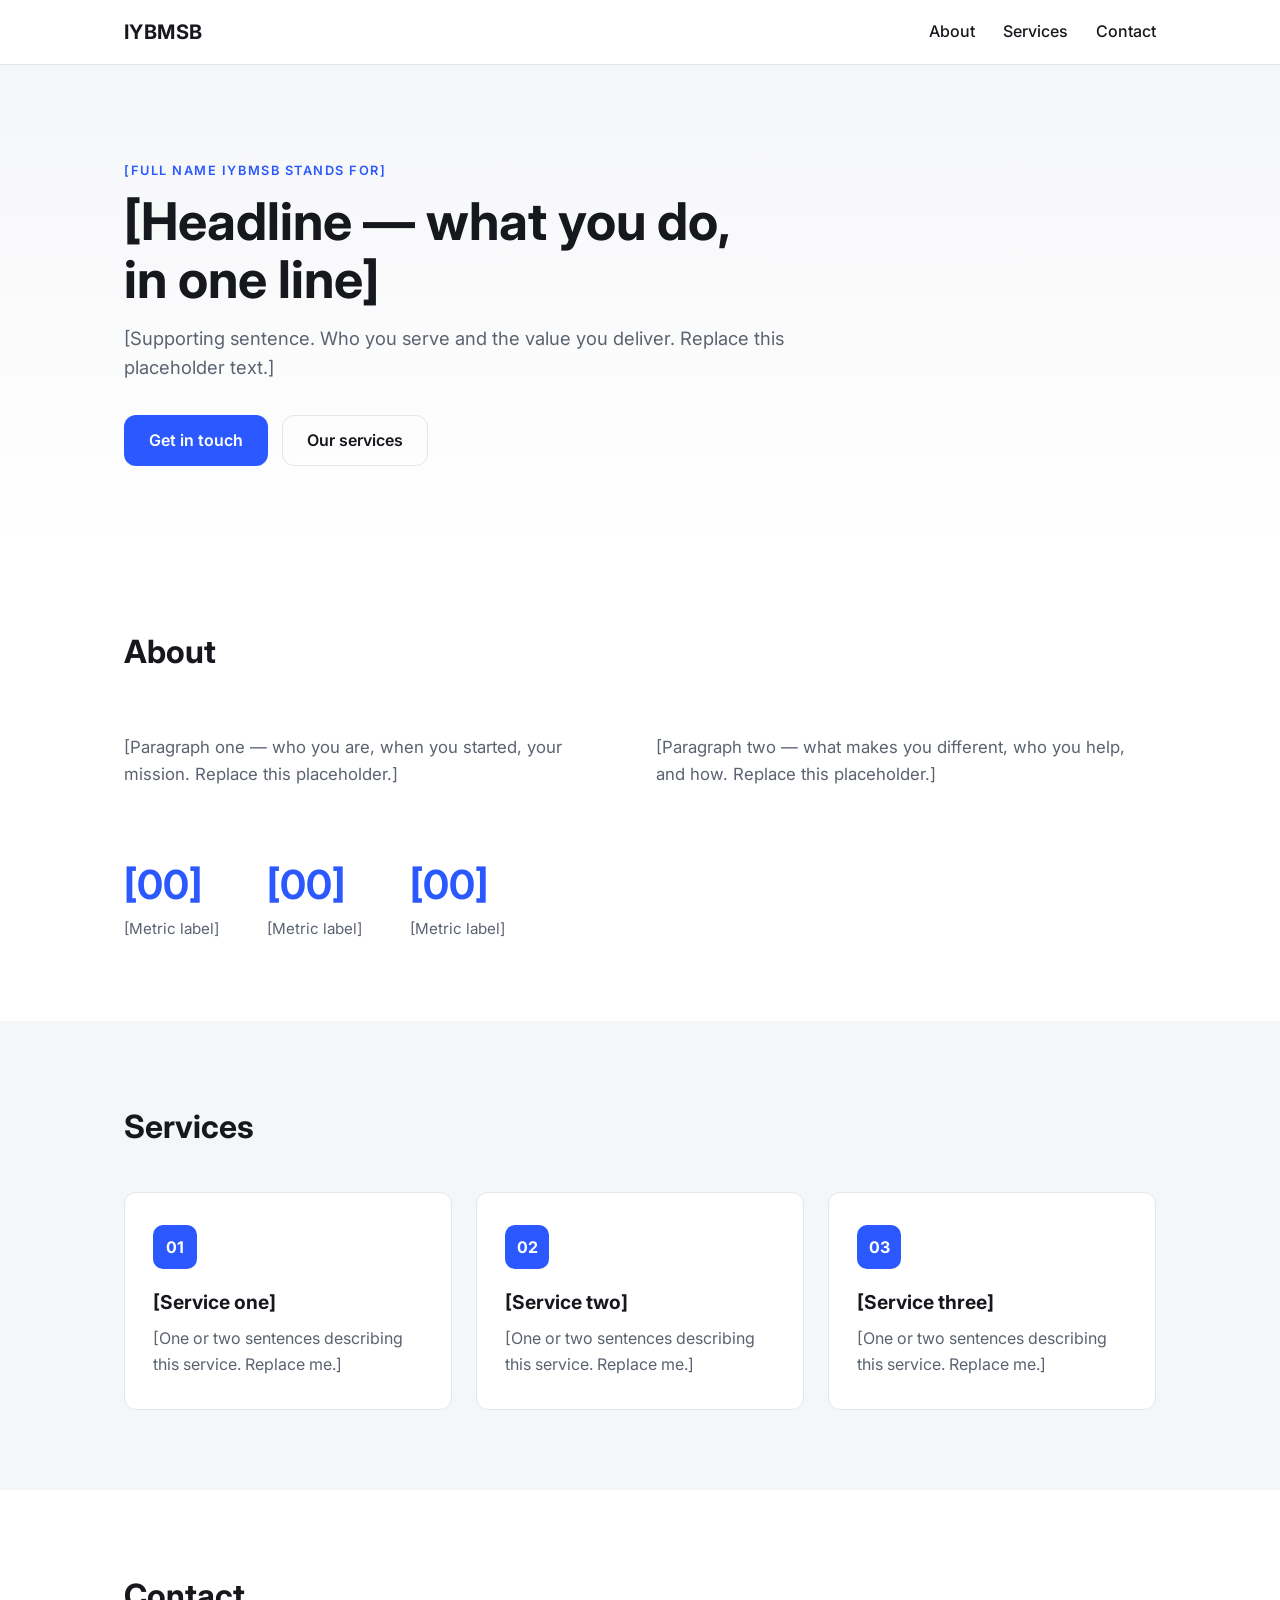
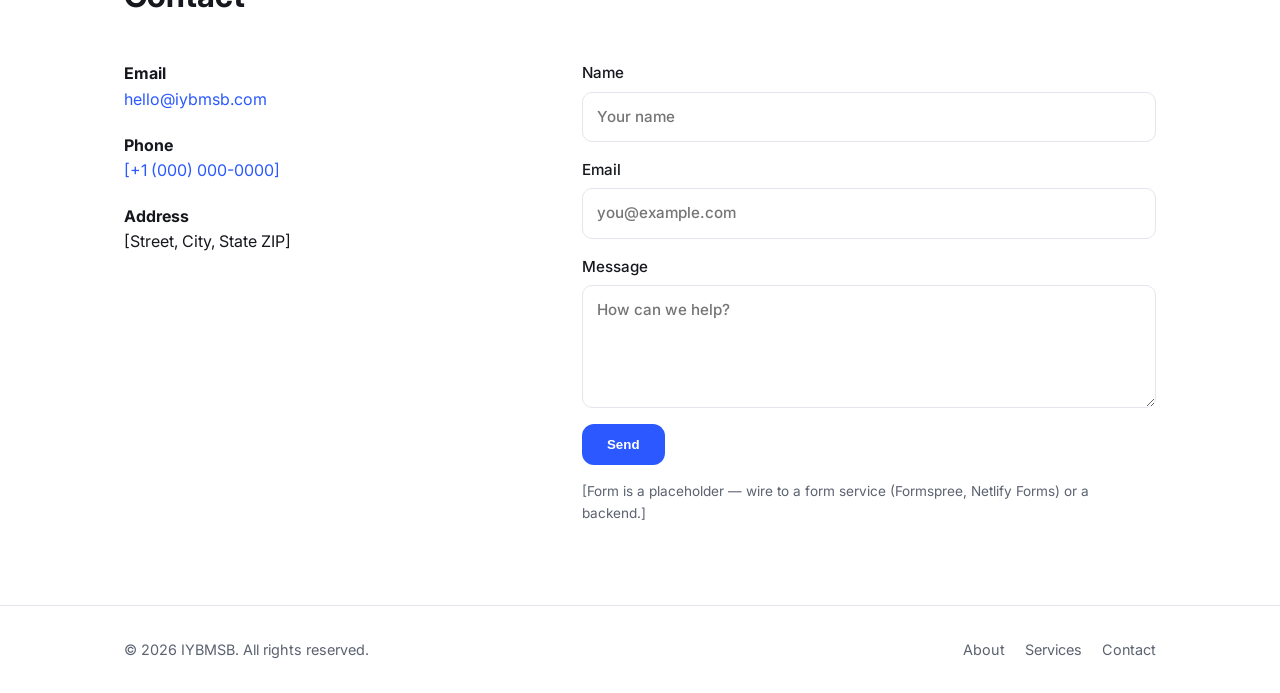
==== index.html @ 2c45701b "scaffold static site for iybmsb.com Co-Authored-By: Claude Opus 4.8 <noreply@anthropic.com>" ====
<!DOCTYPE html>
<html lang="en">
<head>
  <meta charset="UTF-8" />
  <meta name="viewport" content="width=device-width, initial-scale=1.0" />
  <title>IYBMSB — [Tagline placeholder]</title>
  <meta name="description" content="[Short description of IYBMSB for search engines — replace me]" />
  <link rel="preconnect" href="https://fonts.googleapis.com" />
  <link rel="preconnect" href="https://fonts.gstatic.com" crossorigin />
  <link href="https://fonts.googleapis.com/css2?family=Inter:wght@400;500;600;700&display=swap" rel="stylesheet" />
  <link rel="stylesheet" href="styles.css" />
</head>
<body>
  <header class="site-header">
    <div class="container header-inner">
      <a class="brand" href="#top">IYBMSB</a>
      <button class="nav-toggle" aria-label="Toggle navigation" aria-expanded="false">
        <span></span><span></span><span></span>
      </button>
      <nav class="nav">
        <a href="#about">About</a>
        <a href="#services">Services</a>
        <a href="#contact">Contact</a>
      </nav>
    </div>
  </header>

  <main id="top">
    <!-- HERO -->
    <section class="hero">
      <div class="container">
        <p class="eyebrow">[Full name IYBMSB stands for]</p>
        <h1>[Headline — what you do, in one line]</h1>
        <p class="lede">[Supporting sentence. Who you serve and the value you deliver. Replace this placeholder text.]</p>
        <div class="cta-row">
          <a class="btn btn-primary" href="#contact">Get in touch</a>
          <a class="btn btn-ghost" href="#services">Our services</a>
        </div>
      </div>
    </section>

    <!-- ABOUT -->
    <section id="about" class="section">
      <div class="container">
        <h2 class="section-title">About</h2>
        <div class="about-grid">
          <p>[Paragraph one — who you are, when you started, your mission. Replace this placeholder.]</p>
          <p>[Paragraph two — what makes you different, who you help, and how. Replace this placeholder.]</p>
        </div>
        <div class="stats">
          <div class="stat"><span class="stat-num">[00]</span><span class="stat-label">[Metric label]</span></div>
          <div class="stat"><span class="stat-num">[00]</span><span class="stat-label">[Metric label]</span></div>
          <div class="stat"><span class="stat-num">[00]</span><span class="stat-label">[Metric label]</span></div>
        </div>
      </div>
    </section>

    <!-- SERVICES -->
    <section id="services" class="section section-alt">
      <div class="container">
        <h2 class="section-title">Services</h2>
        <div class="cards">
          <article class="card">
            <div class="card-icon">01</div>
            <h3>[Service one]</h3>
            <p>[One or two sentences describing this service. Replace me.]</p>
          </article>
          <article class="card">
            <div class="card-icon">02</div>
            <h3>[Service two]</h3>
            <p>[One or two sentences describing this service. Replace me.]</p>
          </article>
          <article class="card">
            <div class="card-icon">03</div>
            <h3>[Service three]</h3>
            <p>[One or two sentences describing this service. Replace me.]</p>
          </article>
        </div>
      </div>
    </section>

    <!-- CONTACT -->
    <section id="contact" class="section">
      <div class="container">
        <h2 class="section-title">Contact</h2>
        <div class="contact-grid">
          <div class="contact-info">
            <p><strong>Email</strong><br /><a href="mailto:hello@iybmsb.com">hello@iybmsb.com</a></p>
            <p><strong>Phone</strong><br /><a href="tel:+10000000000">[+1 (000) 000-0000]</a></p>
            <p><strong>Address</strong><br />[Street, City, State ZIP]</p>
          </div>
          <form class="contact-form" onsubmit="return false;">
            <label>Name<input type="text" name="name" placeholder="Your name" /></label>
            <label>Email<input type="email" name="email" placeholder="you@example.com" /></label>
            <label>Message<textarea name="message" rows="4" placeholder="How can we help?"></textarea></label>
            <button class="btn btn-primary" type="submit">Send</button>
            <p class="form-note">[Form is a placeholder — wire to a form service (Formspree, Netlify Forms) or a backend.]</p>
          </form>
        </div>
      </div>
    </section>
  </main>

  <footer class="site-footer">
    <div class="container footer-inner">
      <span>&copy; <span id="year"></span> IYBMSB. All rights reserved.</span>
      <nav class="footer-nav">
        <a href="#about">About</a>
        <a href="#services">Services</a>
        <a href="#contact">Contact</a>
      </nav>
    </div>
  </footer>

  <script src="main.js"></script>
</body>
</html>
---- styles.css ----
:root {
  --bg: #ffffff;
  --bg-alt: #f5f6f8;
  --fg: #16181d;
  --muted: #5b6270;
  --brand: #2b59ff;
  --brand-dark: #1c3fcc;
  --border: #e3e6ec;
  --radius: 12px;
  --maxw: 1080px;
  --font: "Inter", system-ui, -apple-system, Segoe UI, Roboto, sans-serif;
}

* { box-sizing: border-box; }

html { scroll-behavior: smooth; }

body {
  margin: 0;
  font-family: var(--font);
  color: var(--fg);
  background: var(--bg);
  line-height: 1.6;
  -webkit-font-smoothing: antialiased;
}

.container {
  width: 100%;
  max-width: var(--maxw);
  margin: 0 auto;
  padding: 0 24px;
}

a { color: var(--brand); text-decoration: none; }
a:hover { text-decoration: underline; }

/* Header */
.site-header {
  position: sticky;
  top: 0;
  z-index: 50;
  background: rgba(255, 255, 255, 0.85);
  backdrop-filter: saturate(180%) blur(12px);
  border-bottom: 1px solid var(--border);
}
.header-inner {
  display: flex;
  align-items: center;
  justify-content: space-between;
  height: 64px;
}
.brand {
  font-weight: 700;
  font-size: 1.25rem;
  letter-spacing: 0.02em;
  color: var(--fg);
}
.brand:hover { text-decoration: none; }
.nav { display: flex; gap: 28px; }
.nav a { color: var(--fg); font-weight: 500; }
.nav a:hover { color: var(--brand); text-decoration: none; }

.nav-toggle {
  display: none;
  flex-direction: column;
  gap: 5px;
  background: none;
  border: 0;
  cursor: pointer;
  padding: 8px;
}
.nav-toggle span {
  width: 24px;
  height: 2px;
  background: var(--fg);
  transition: 0.25s;
}

/* Hero */
.hero {
  padding: 96px 0 80px;
  background: linear-gradient(180deg, var(--bg-alt), var(--bg));
}
.eyebrow {
  text-transform: uppercase;
  letter-spacing: 0.12em;
  font-size: 0.8rem;
  font-weight: 600;
  color: var(--brand);
  margin: 0 0 12px;
}
.hero h1 {
  font-size: clamp(2rem, 5vw, 3.25rem);
  line-height: 1.1;
  margin: 0 0 16px;
  max-width: 18ch;
}
.lede {
  font-size: 1.15rem;
  color: var(--muted);
  max-width: 60ch;
  margin: 0 0 32px;
}
.cta-row { display: flex; gap: 14px; flex-wrap: wrap; }

.btn {
  display: inline-block;
  padding: 12px 24px;
  border-radius: var(--radius);
  font-weight: 600;
  transition: 0.2s;
  cursor: pointer;
  border: 1px solid transparent;
}
.btn:hover { text-decoration: none; }
.btn-primary { background: var(--brand); color: #fff; }
.btn-primary:hover { background: var(--brand-dark); }
.btn-ghost { background: transparent; color: var(--fg); border-color: var(--border); }
.btn-ghost:hover { border-color: var(--brand); color: var(--brand); }

/* Sections */
.section { padding: 80px 0; }
.section-alt { background: var(--bg-alt); }
.section-title {
  font-size: clamp(1.5rem, 3vw, 2rem);
  margin: 0 0 40px;
}

.about-grid {
  display: grid;
  grid-template-columns: 1fr 1fr;
  gap: 32px;
  color: var(--muted);
  font-size: 1.05rem;
}
.stats {
  display: flex;
  gap: 48px;
  flex-wrap: wrap;
  margin-top: 48px;
}
.stat { display: flex; flex-direction: column; }
.stat-num { font-size: 2.5rem; font-weight: 700; color: var(--brand); }
.stat-label { color: var(--muted); font-size: 0.95rem; }

/* Cards */
.cards {
  display: grid;
  grid-template-columns: repeat(3, 1fr);
  gap: 24px;
}
.card {
  background: var(--bg);
  border: 1px solid var(--border);
  border-radius: var(--radius);
  padding: 32px 28px;
  transition: 0.2s;
}
.card:hover { transform: translateY(-4px); box-shadow: 0 12px 32px rgba(0, 0, 0, 0.06); }
.card-icon {
  width: 44px;
  height: 44px;
  display: grid;
  place-items: center;
  border-radius: 10px;
  background: var(--brand);
  color: #fff;
  font-weight: 700;
  margin-bottom: 18px;
}
.card h3 { margin: 0 0 8px; font-size: 1.2rem; }
.card p { margin: 0; color: var(--muted); }

/* Contact */
.contact-grid {
  display: grid;
  grid-template-columns: 1fr 1.4fr;
  gap: 48px;
}
.contact-info p { margin: 0 0 20px; }
.contact-form { display: flex; flex-direction: column; gap: 16px; }
.contact-form label { display: flex; flex-direction: column; gap: 6px; font-weight: 500; font-size: 0.95rem; }
.contact-form input,
.contact-form textarea {
  padding: 12px 14px;
  border: 1px solid var(--border);
  border-radius: 10px;
  font: inherit;
  background: var(--bg);
}
.contact-form input:focus,
.contact-form textarea:focus { outline: 2px solid var(--brand); border-color: transparent; }
.contact-form .btn { align-self: flex-start; }
.form-note { font-size: 0.85rem; color: var(--muted); margin: 0; }

/* Footer */
.site-footer {
  border-top: 1px solid var(--border);
  padding: 32px 0;
  background: var(--bg);
}
.footer-inner {
  display: flex;
  align-items: center;
  justify-content: space-between;
  color: var(--muted);
  font-size: 0.9rem;
  flex-wrap: wrap;
  gap: 16px;
}
.footer-nav { display: flex; gap: 20px; }
.footer-nav a { color: var(--muted); }
.footer-nav a:hover { color: var(--brand); }

/* Responsive */
@media (max-width: 780px) {
  .nav {
    position: absolute;
    top: 64px;
    left: 0;
    right: 0;
    flex-direction: column;
    background: var(--bg);
    border-bottom: 1px solid var(--border);
    padding: 16px 24px;
    gap: 16px;
    display: none;
  }
  .nav.open { display: flex; }
  .nav-toggle { display: flex; }
  .about-grid,
  .cards,
  .contact-grid { grid-template-columns: 1fr; }
}
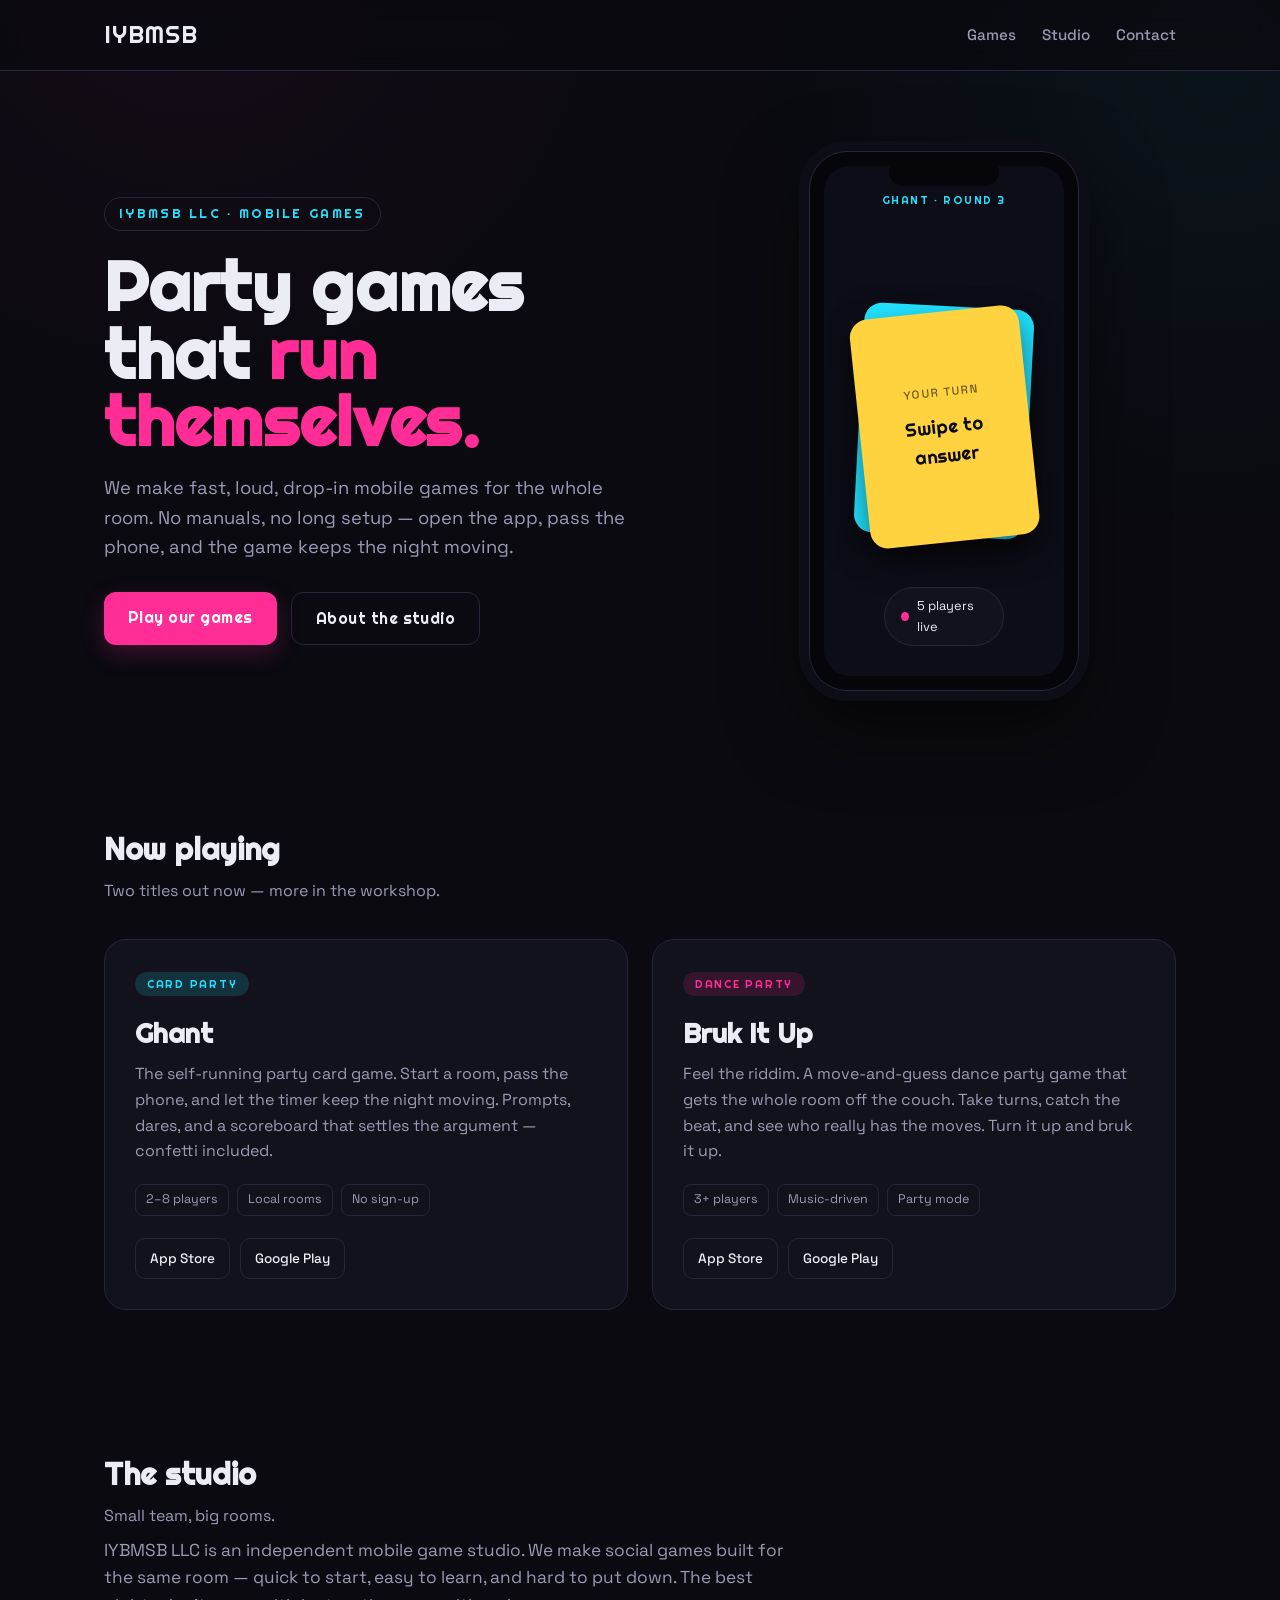
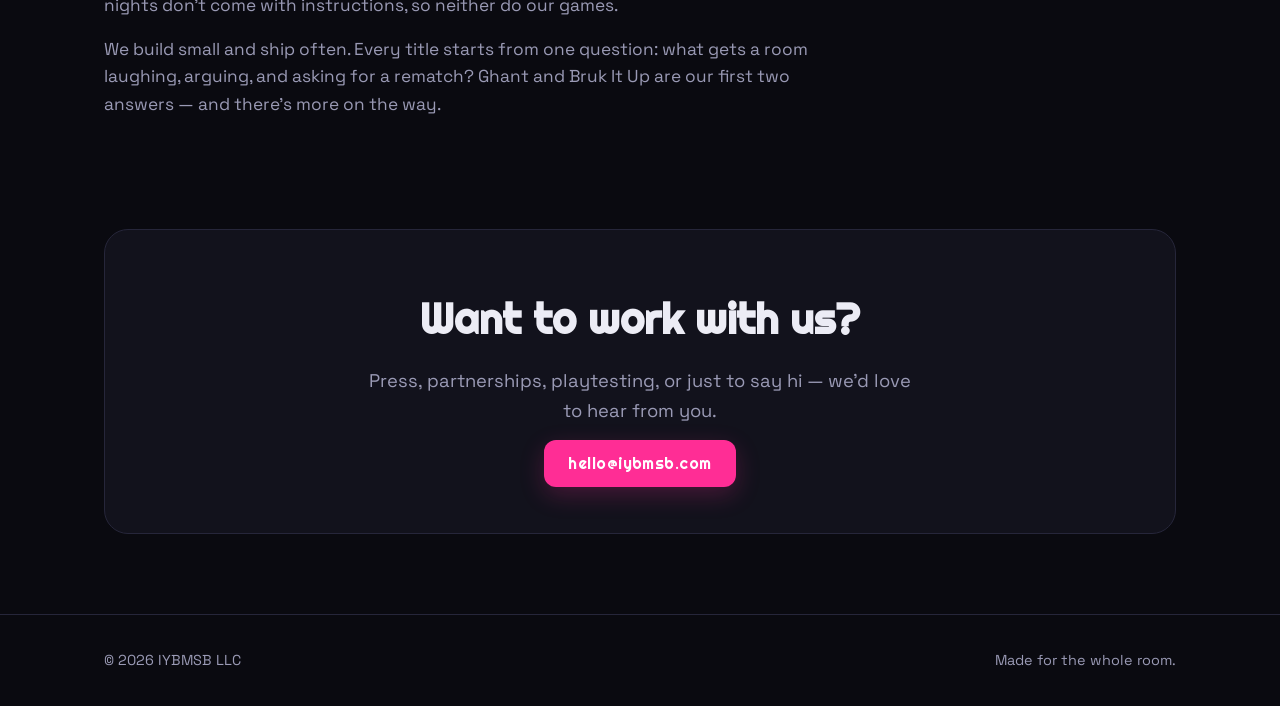
==== commit faafb297: "promote option A to live site with real copy; tone down gradients Solid magenta accents replace mult" ====
--- a/index.html
+++ b/index.html
@@ -1,117 +1,83 @@
 <!DOCTYPE html>
 <html lang="en">
 <head>
-  <meta charset="UTF-8" />
-  <meta name="viewport" content="width=device-width, initial-scale=1.0" />
-  <title>IYBMSB — [Tagline placeholder]</title>
-  <meta name="description" content="[Short description of IYBMSB for search engines — replace me]" />
-  <link rel="preconnect" href="https://fonts.googleapis.com" />
-  <link rel="preconnect" href="https://fonts.gstatic.com" crossorigin />
-  <link href="https://fonts.googleapis.com/css2?family=Inter:wght@400;500;600;700&display=swap" rel="stylesheet" />
-  <link rel="stylesheet" href="styles.css" />
+<meta charset="UTF-8" />
+<meta name="viewport" content="width=device-width, initial-scale=1.0" />
+<title>IYBMSB — Party games that run themselves</title>
+<meta name="description" content="IYBMSB LLC is an independent mobile game studio making fast, social party games for the whole room. Play Ghant and Bruk It Up." />
+<link rel="preconnect" href="https://fonts.googleapis.com" />
+<link rel="preconnect" href="https://fonts.gstatic.com" crossorigin />
+<link href="https://fonts.googleapis.com/css2?family=Righteous&family=Space+Grotesk:wght@400;500;700&display=swap" rel="stylesheet" />
+<link rel="stylesheet" href="styles.css" />
 </head>
 <body>
-  <header class="site-header">
-    <div class="container header-inner">
-      <a class="brand" href="#top">IYBMSB</a>
-      <button class="nav-toggle" aria-label="Toggle navigation" aria-expanded="false">
-        <span></span><span></span><span></span>
-      </button>
-      <nav class="nav">
-        <a href="#about">About</a>
-        <a href="#services">Services</a>
-        <a href="#contact">Contact</a>
-      </nav>
+<header><div class="wrap bar">
+  <a class="logo" href="#top">IYBMSB</a>
+  <button class="nav-toggle" aria-label="Toggle navigation" aria-expanded="false"><span></span><span></span><span></span></button>
+  <nav class="nav"><a href="#games">Games</a><a href="#studio">Studio</a><a href="#contact">Contact</a></nav>
+</div></header>
+
+<main class="wrap" id="top">
+  <section class="hero">
+    <div>
+      <span class="kick">IYBMSB LLC · Mobile Games</span>
+      <h1>Party games that <em>run themselves.</em></h1>
+      <p class="sub">We make fast, loud, drop-in mobile games for the whole room. No manuals, no long setup — open the app, pass the phone, and the game keeps the night moving.</p>
+      <div class="btns">
+        <a class="btn pri" href="#games">Play our games</a>
+        <a class="btn gho" href="#studio">About the studio</a>
+      </div>
     </div>
-  </header>
+    <div class="phone" aria-hidden="true">
+      <div class="notch"></div>
+      <div class="screen">
+        <div class="gtag">GHANT · ROUND 3</div>
+        <div class="deck">
+          <div class="card c3"><span><small>Dare</small>Trade seats with someone</span></div>
+          <div class="card c2"><span><small>Prompt</small>Name three, fast</span></div>
+          <div class="card c1"><span><small>Your turn</small>Swipe to answer</span></div>
+        </div>
+        <div class="pill"><span class="dot"></span> 5 players live</div>
+      </div>
+    </div>
+  </section>
 
-  <main id="top">
-    <!-- HERO -->
-    <section class="hero">
-      <div class="container">
-        <p class="eyebrow">[Full name IYBMSB stands for]</p>
-        <h1>[Headline — what you do, in one line]</h1>
-        <p class="lede">[Supporting sentence. Who you serve and the value you deliver. Replace this placeholder text.]</p>
-        <div class="cta-row">
-          <a class="btn btn-primary" href="#contact">Get in touch</a>
-          <a class="btn btn-ghost" href="#services">Our services</a>
-        </div>
-      </div>
-    </section>
+  <section class="sec" id="games">
+    <h2 class="hd">Now playing<span>Two titles out now — more in the workshop.</span></h2>
+    <div class="cart">
+      <article class="game">
+        <span class="badge b-ghant">Card party</span>
+        <h3>Ghant</h3>
+        <p>The self-running party card game. Start a room, pass the phone, and let the timer keep the night moving. Prompts, dares, and a scoreboard that settles the argument — confetti included.</p>
+        <div class="chips"><span class="chip">2–8 players</span><span class="chip">Local rooms</span><span class="chip">No sign-up</span></div>
+        <div class="stores"><a class="store" href="#">App Store</a><a class="store" href="#">Google Play</a></div>
+      </article>
+      <article class="game">
+        <span class="badge b-bruk">Dance party</span>
+        <h3>Bruk It Up</h3>
+        <p>Feel the riddim. A move-and-guess dance party game that gets the whole room off the couch. Take turns, catch the beat, and see who really has the moves. Turn it up and bruk it up.</p>
+        <div class="chips"><span class="chip">3+ players</span><span class="chip">Music-driven</span><span class="chip">Party mode</span></div>
+        <div class="stores"><a class="store" href="#">App Store</a><a class="store" href="#">Google Play</a></div>
+      </article>
+    </div>
+  </section>
 
-    <!-- ABOUT -->
-    <section id="about" class="section">
-      <div class="container">
-        <h2 class="section-title">About</h2>
-        <div class="about-grid">
-          <p>[Paragraph one — who you are, when you started, your mission. Replace this placeholder.]</p>
-          <p>[Paragraph two — what makes you different, who you help, and how. Replace this placeholder.]</p>
-        </div>
-        <div class="stats">
-          <div class="stat"><span class="stat-num">[00]</span><span class="stat-label">[Metric label]</span></div>
-          <div class="stat"><span class="stat-num">[00]</span><span class="stat-label">[Metric label]</span></div>
-          <div class="stat"><span class="stat-num">[00]</span><span class="stat-label">[Metric label]</span></div>
-        </div>
-      </div>
-    </section>
+  <section class="sec" id="studio">
+    <h2 class="hd">The studio<span>Small team, big rooms.</span></h2>
+    <div class="studio-copy">
+      <p>IYBMSB LLC is an independent mobile game studio. We make social games built for the same room — quick to start, easy to learn, and hard to put down. The best nights don't come with instructions, so neither do our games.</p>
+      <p>We build small and ship often. Every title starts from one question: what gets a room laughing, arguing, and asking for a rematch? Ghant and Bruk It Up are our first two answers — and there's more on the way.</p>
+    </div>
+  </section>
 
-    <!-- SERVICES -->
-    <section id="services" class="section section-alt">
-      <div class="container">
-        <h2 class="section-title">Services</h2>
-        <div class="cards">
-          <article class="card">
-            <div class="card-icon">01</div>
-            <h3>[Service one]</h3>
-            <p>[One or two sentences describing this service. Replace me.]</p>
-          </article>
-          <article class="card">
-            <div class="card-icon">02</div>
-            <h3>[Service two]</h3>
-            <p>[One or two sentences describing this service. Replace me.]</p>
-          </article>
-          <article class="card">
-            <div class="card-icon">03</div>
-            <h3>[Service three]</h3>
-            <p>[One or two sentences describing this service. Replace me.]</p>
-          </article>
-        </div>
-      </div>
-    </section>
+  <section class="cta" id="contact">
+    <h2>Want to work with us?</h2>
+    <p class="sub">Press, partnerships, playtesting, or just to say hi — we'd love to hear from you.</p>
+    <a class="btn pri" href="mailto:hello@iybmsb.com">hello@iybmsb.com</a>
+  </section>
+</main>
 
-    <!-- CONTACT -->
-    <section id="contact" class="section">
-      <div class="container">
-        <h2 class="section-title">Contact</h2>
-        <div class="contact-grid">
-          <div class="contact-info">
-            <p><strong>Email</strong><br /><a href="mailto:hello@iybmsb.com">hello@iybmsb.com</a></p>
-            <p><strong>Phone</strong><br /><a href="tel:+10000000000">[+1 (000) 000-0000]</a></p>
-            <p><strong>Address</strong><br />[Street, City, State ZIP]</p>
-          </div>
-          <form class="contact-form" onsubmit="return false;">
-            <label>Name<input type="text" name="name" placeholder="Your name" /></label>
-            <label>Email<input type="email" name="email" placeholder="you@example.com" /></label>
-            <label>Message<textarea name="message" rows="4" placeholder="How can we help?"></textarea></label>
-            <button class="btn btn-primary" type="submit">Send</button>
-            <p class="form-note">[Form is a placeholder — wire to a form service (Formspree, Netlify Forms) or a backend.]</p>
-          </form>
-        </div>
-      </div>
-    </section>
-  </main>
-
-  <footer class="site-footer">
-    <div class="container footer-inner">
-      <span>&copy; <span id="year"></span> IYBMSB. All rights reserved.</span>
-      <nav class="footer-nav">
-        <a href="#about">About</a>
-        <a href="#services">Services</a>
-        <a href="#contact">Contact</a>
-      </nav>
-    </div>
-  </footer>
-
-  <script src="main.js"></script>
+<footer><div class="wrap foot"><span>© <span id="year"></span> IYBMSB LLC</span><span>Made for the whole room.</span></div></footer>
+<script src="main.js"></script>
 </body>
 </html>
--- a/styles.css
+++ b/styles.css
@@ -1,234 +1,105 @@
-:root {
-  --bg: #ffffff;
-  --bg-alt: #f5f6f8;
-  --fg: #16181d;
-  --muted: #5b6270;
-  --brand: #2b59ff;
-  --brand-dark: #1c3fcc;
-  --border: #e3e6ec;
-  --radius: 12px;
-  --maxw: 1080px;
-  --font: "Inter", system-ui, -apple-system, Segoe UI, Roboto, sans-serif;
+:root{
+  --ink:#0a0a10; --panel:#12121c; --line:#26263a;
+  --mag:#ff2d95; --cyan:#22e3ff; --amber:#ffd23f;
+  --fg:#ececf5; --muted:#9a9ab5;
+  --disp:"Righteous",system-ui,sans-serif;
+  --body:"Space Grotesk",system-ui,sans-serif;
+  --maxw:1120px;
 }
+*{box-sizing:border-box}
+body{
+  margin:0;background:var(--ink);color:var(--fg);font-family:var(--body);line-height:1.6;
+  /* toned-down ambient glow: lower opacity, tighter falloff */
+  background-image:
+    radial-gradient(circle at 15% -5%,rgba(255,45,149,.05),transparent 35%),
+    radial-gradient(circle at 95% 8%,rgba(34,227,255,.045),transparent 32%);
+  background-attachment:fixed;
+}
+a{color:inherit;text-decoration:none}
+.wrap{max-width:var(--maxw);margin:0 auto;padding:0 24px}
 
-* { box-sizing: border-box; }
+/* header */
+header{position:sticky;top:0;z-index:20;background:rgba(10,10,16,.72);backdrop-filter:blur(12px);border-bottom:1px solid var(--line)}
+.bar{display:flex;align-items:center;justify-content:space-between;height:70px}
+.logo{font-family:var(--disp);font-size:1.5rem;letter-spacing:.04em;color:var(--fg)}
+.logo:hover{color:var(--cyan)}
+.nav{display:flex}
+.nav a{margin-left:26px;color:var(--muted);font-weight:500;font-size:.95rem}
+.nav a:hover{color:var(--fg)}
+.nav-toggle{display:none;flex-direction:column;gap:5px;background:none;border:0;cursor:pointer;padding:8px}
+.nav-toggle span{width:24px;height:2px;background:var(--fg);transition:.25s}
 
-html { scroll-behavior: smooth; }
+/* hero */
+.hero{display:grid;grid-template-columns:1.1fr .9fr;gap:40px;align-items:center;padding:80px 0 64px}
+.kick{display:inline-block;font-family:var(--disp);font-size:.8rem;letter-spacing:.18em;text-transform:uppercase;color:var(--cyan);border:1px solid var(--line);border-radius:999px;padding:6px 14px;margin-bottom:22px}
+h1{font-family:var(--disp);font-size:clamp(2.6rem,6vw,4.3rem);line-height:.98;margin:0 0 18px;letter-spacing:.01em}
+h1 em{font-style:normal;color:var(--mag)}
+.sub{color:var(--muted);font-size:1.15rem;max-width:46ch;margin:0 0 30px}
+.btns{display:flex;gap:14px;flex-wrap:wrap}
+.btn{font-family:var(--disp);letter-spacing:.03em;padding:13px 24px;border-radius:12px;border:1px solid var(--line);transition:.2s}
+.btn.pri{background:var(--mag);color:#fff;border:0;box-shadow:0 8px 24px rgba(255,45,149,.22)}
+.btn.pri:hover{background:#ff4da5}
+.btn.gho:hover{border-color:var(--cyan);color:var(--cyan)}
 
-body {
-  margin: 0;
-  font-family: var(--font);
-  color: var(--fg);
-  background: var(--bg);
-  line-height: 1.6;
-  -webkit-font-smoothing: antialiased;
+/* phone */
+.phone{justify-self:center;width:270px;height:540px;border-radius:38px;background:#05050a;border:1px solid var(--line);
+  box-shadow:0 0 0 10px #0d0d16,0 30px 80px rgba(0,0,0,.6);position:relative;overflow:hidden}
+.notch{position:absolute;top:12px;left:50%;transform:translateX(-50%);width:110px;height:22px;background:#05050a;border-radius:0 0 14px 14px;z-index:3}
+.screen{position:absolute;inset:14px;border-radius:26px;background:#0d0d18;overflow:hidden;display:grid;place-items:center}
+.gtag{position:absolute;top:26px;width:100%;text-align:center;font-family:var(--disp);letter-spacing:.14em;font-size:.7rem;color:var(--cyan)}
+.deck{position:relative;width:170px;height:230px}
+.card{position:absolute;inset:0;border-radius:18px;display:grid;place-items:center;text-align:center;padding:18px;
+  font-family:var(--disp);font-size:1.15rem;color:#0a0a10;box-shadow:0 14px 30px rgba(0,0,0,.5)}
+.card small{display:block;font-family:var(--body);font-weight:500;font-size:.72rem;letter-spacing:.12em;text-transform:uppercase;opacity:.6;margin-bottom:10px}
+.c1{background:var(--amber);transform:rotate(-6deg) translateY(6px);animation:swipe 6s infinite}
+.c2{background:var(--cyan);transform:rotate(3deg)}
+.c3{background:var(--mag);transform:rotate(-2deg) scale(.97);z-index:-1}
+@keyframes swipe{0%,12%{transform:rotate(-6deg) translate(0,6px);opacity:1}
+  20%{transform:rotate(-18deg) translate(-160px,20px);opacity:0}
+  21%{transform:rotate(8deg) translate(160px,0);opacity:0}
+  30%,100%{transform:rotate(-4deg) translate(0,0);opacity:1}}
+.pill{position:absolute;bottom:30px;left:50%;transform:translateX(-50%);display:flex;align-items:center;gap:8px;background:#12121c;border:1px solid var(--line);border-radius:999px;padding:8px 16px;font-size:.8rem}
+.dot{width:9px;height:9px;border-radius:50%;background:var(--mag);animation:pulse 1.4s infinite}
+@keyframes pulse{50%{opacity:.3;transform:scale(.7)}}
+@media(prefers-reduced-motion:reduce){.c1{animation:none}.dot{animation:none}}
+
+/* sections */
+.sec{padding:70px 0}
+.hd{font-family:var(--disp);font-size:1.9rem;margin:0 0 8px}
+.hd span{color:var(--muted);font-family:var(--body);font-size:1rem;font-weight:400;display:block;margin-top:4px}
+.studio-copy{max-width:64ch;color:var(--muted);font-size:1.08rem;display:flex;flex-direction:column;gap:16px}
+.studio-copy p{margin:0}
+
+/* games */
+.cart{display:grid;grid-template-columns:1fr 1fr;gap:24px;margin-top:36px}
+.game{border:1px solid var(--line);border-radius:22px;padding:30px;background:var(--panel);transition:.25s}
+.game:hover{transform:translateY(-6px);border-color:var(--mag)}
+.game h3{font-family:var(--disp);font-size:1.7rem;margin:16px 0 6px}
+.badge{font-family:var(--disp);font-size:.68rem;letter-spacing:.16em;text-transform:uppercase;padding:5px 12px;border-radius:999px}
+.b-ghant{background:rgba(34,227,255,.15);color:var(--cyan)}
+.b-bruk{background:rgba(255,45,149,.15);color:var(--mag)}
+.game p{color:var(--muted);margin:0 0 20px}
+.chips{display:flex;gap:8px;flex-wrap:wrap;margin-bottom:22px}
+.chip{font-size:.78rem;color:var(--muted);border:1px solid var(--line);border-radius:8px;padding:5px 10px}
+.stores{display:flex;gap:10px}
+.store{font-size:.85rem;font-weight:500;border:1px solid var(--line);border-radius:10px;padding:9px 14px}
+.store:hover{border-color:var(--cyan);color:var(--cyan)}
+
+/* cta */
+.cta{margin:40px 0 80px;border:1px solid var(--line);border-radius:24px;padding:56px 32px;text-align:center;background:var(--panel)}
+.cta h2{font-family:var(--disp);font-size:clamp(1.8rem,4vw,2.6rem);margin:0 0 14px}
+.cta .sub{margin:0 auto 26px}
+
+footer{border-top:1px solid var(--line);padding:34px 0;color:var(--muted);font-size:.9rem}
+.foot{display:flex;justify-content:space-between;flex-wrap:wrap;gap:12px}
+
+@media(max-width:820px){
+  .hero{grid-template-columns:1fr;text-align:center}
+  .phone{margin-top:20px}
+  .cart{grid-template-columns:1fr}
+  .btns,.stores,.chips{justify-content:center}
+  .nav{position:absolute;top:70px;left:0;right:0;flex-direction:column;background:var(--ink);border-bottom:1px solid var(--line);padding:16px 24px;gap:16px;display:none}
+  .nav.open{display:flex}
+  .nav a{margin-left:0}
+  .nav-toggle{display:flex}
 }
-
-.container {
-  width: 100%;
-  max-width: var(--maxw);
-  margin: 0 auto;
-  padding: 0 24px;
-}
-
-a { color: var(--brand); text-decoration: none; }
-a:hover { text-decoration: underline; }
-
-/* Header */
-.site-header {
-  position: sticky;
-  top: 0;
-  z-index: 50;
-  background: rgba(255, 255, 255, 0.85);
-  backdrop-filter: saturate(180%) blur(12px);
-  border-bottom: 1px solid var(--border);
-}
-.header-inner {
-  display: flex;
-  align-items: center;
-  justify-content: space-between;
-  height: 64px;
-}
-.brand {
-  font-weight: 700;
-  font-size: 1.25rem;
-  letter-spacing: 0.02em;
-  color: var(--fg);
-}
-.brand:hover { text-decoration: none; }
-.nav { display: flex; gap: 28px; }
-.nav a { color: var(--fg); font-weight: 500; }
-.nav a:hover { color: var(--brand); text-decoration: none; }
-
-.nav-toggle {
-  display: none;
-  flex-direction: column;
-  gap: 5px;
-  background: none;
-  border: 0;
-  cursor: pointer;
-  padding: 8px;
-}
-.nav-toggle span {
-  width: 24px;
-  height: 2px;
-  background: var(--fg);
-  transition: 0.25s;
-}
-
-/* Hero */
-.hero {
-  padding: 96px 0 80px;
-  background: linear-gradient(180deg, var(--bg-alt), var(--bg));
-}
-.eyebrow {
-  text-transform: uppercase;
-  letter-spacing: 0.12em;
-  font-size: 0.8rem;
-  font-weight: 600;
-  color: var(--brand);
-  margin: 0 0 12px;
-}
-.hero h1 {
-  font-size: clamp(2rem, 5vw, 3.25rem);
-  line-height: 1.1;
-  margin: 0 0 16px;
-  max-width: 18ch;
-}
-.lede {
-  font-size: 1.15rem;
-  color: var(--muted);
-  max-width: 60ch;
-  margin: 0 0 32px;
-}
-.cta-row { display: flex; gap: 14px; flex-wrap: wrap; }
-
-.btn {
-  display: inline-block;
-  padding: 12px 24px;
-  border-radius: var(--radius);
-  font-weight: 600;
-  transition: 0.2s;
-  cursor: pointer;
-  border: 1px solid transparent;
-}
-.btn:hover { text-decoration: none; }
-.btn-primary { background: var(--brand); color: #fff; }
-.btn-primary:hover { background: var(--brand-dark); }
-.btn-ghost { background: transparent; color: var(--fg); border-color: var(--border); }
-.btn-ghost:hover { border-color: var(--brand); color: var(--brand); }
-
-/* Sections */
-.section { padding: 80px 0; }
-.section-alt { background: var(--bg-alt); }
-.section-title {
-  font-size: clamp(1.5rem, 3vw, 2rem);
-  margin: 0 0 40px;
-}
-
-.about-grid {
-  display: grid;
-  grid-template-columns: 1fr 1fr;
-  gap: 32px;
-  color: var(--muted);
-  font-size: 1.05rem;
-}
-.stats {
-  display: flex;
-  gap: 48px;
-  flex-wrap: wrap;
-  margin-top: 48px;
-}
-.stat { display: flex; flex-direction: column; }
-.stat-num { font-size: 2.5rem; font-weight: 700; color: var(--brand); }
-.stat-label { color: var(--muted); font-size: 0.95rem; }
-
-/* Cards */
-.cards {
-  display: grid;
-  grid-template-columns: repeat(3, 1fr);
-  gap: 24px;
-}
-.card {
-  background: var(--bg);
-  border: 1px solid var(--border);
-  border-radius: var(--radius);
-  padding: 32px 28px;
-  transition: 0.2s;
-}
-.card:hover { transform: translateY(-4px); box-shadow: 0 12px 32px rgba(0, 0, 0, 0.06); }
-.card-icon {
-  width: 44px;
-  height: 44px;
-  display: grid;
-  place-items: center;
-  border-radius: 10px;
-  background: var(--brand);
-  color: #fff;
-  font-weight: 700;
-  margin-bottom: 18px;
-}
-.card h3 { margin: 0 0 8px; font-size: 1.2rem; }
-.card p { margin: 0; color: var(--muted); }
-
-/* Contact */
-.contact-grid {
-  display: grid;
-  grid-template-columns: 1fr 1.4fr;
-  gap: 48px;
-}
-.contact-info p { margin: 0 0 20px; }
-.contact-form { display: flex; flex-direction: column; gap: 16px; }
-.contact-form label { display: flex; flex-direction: column; gap: 6px; font-weight: 500; font-size: 0.95rem; }
-.contact-form input,
-.contact-form textarea {
-  padding: 12px 14px;
-  border: 1px solid var(--border);
-  border-radius: 10px;
-  font: inherit;
-  background: var(--bg);
-}
-.contact-form input:focus,
-.contact-form textarea:focus { outline: 2px solid var(--brand); border-color: transparent; }
-.contact-form .btn { align-self: flex-start; }
-.form-note { font-size: 0.85rem; color: var(--muted); margin: 0; }
-
-/* Footer */
-.site-footer {
-  border-top: 1px solid var(--border);
-  padding: 32px 0;
-  background: var(--bg);
-}
-.footer-inner {
-  display: flex;
-  align-items: center;
-  justify-content: space-between;
-  color: var(--muted);
-  font-size: 0.9rem;
-  flex-wrap: wrap;
-  gap: 16px;
-}
-.footer-nav { display: flex; gap: 20px; }
-.footer-nav a { color: var(--muted); }
-.footer-nav a:hover { color: var(--brand); }
-
-/* Responsive */
-@media (max-width: 780px) {
-  .nav {
-    position: absolute;
-    top: 64px;
-    left: 0;
-    right: 0;
-    flex-direction: column;
-    background: var(--bg);
-    border-bottom: 1px solid var(--border);
-    padding: 16px 24px;
-    gap: 16px;
-    display: none;
-  }
-  .nav.open { display: flex; }
-  .nav-toggle { display: flex; }
-  .about-grid,
-  .cards,
-  .contact-grid { grid-template-columns: 1fr; }
-}
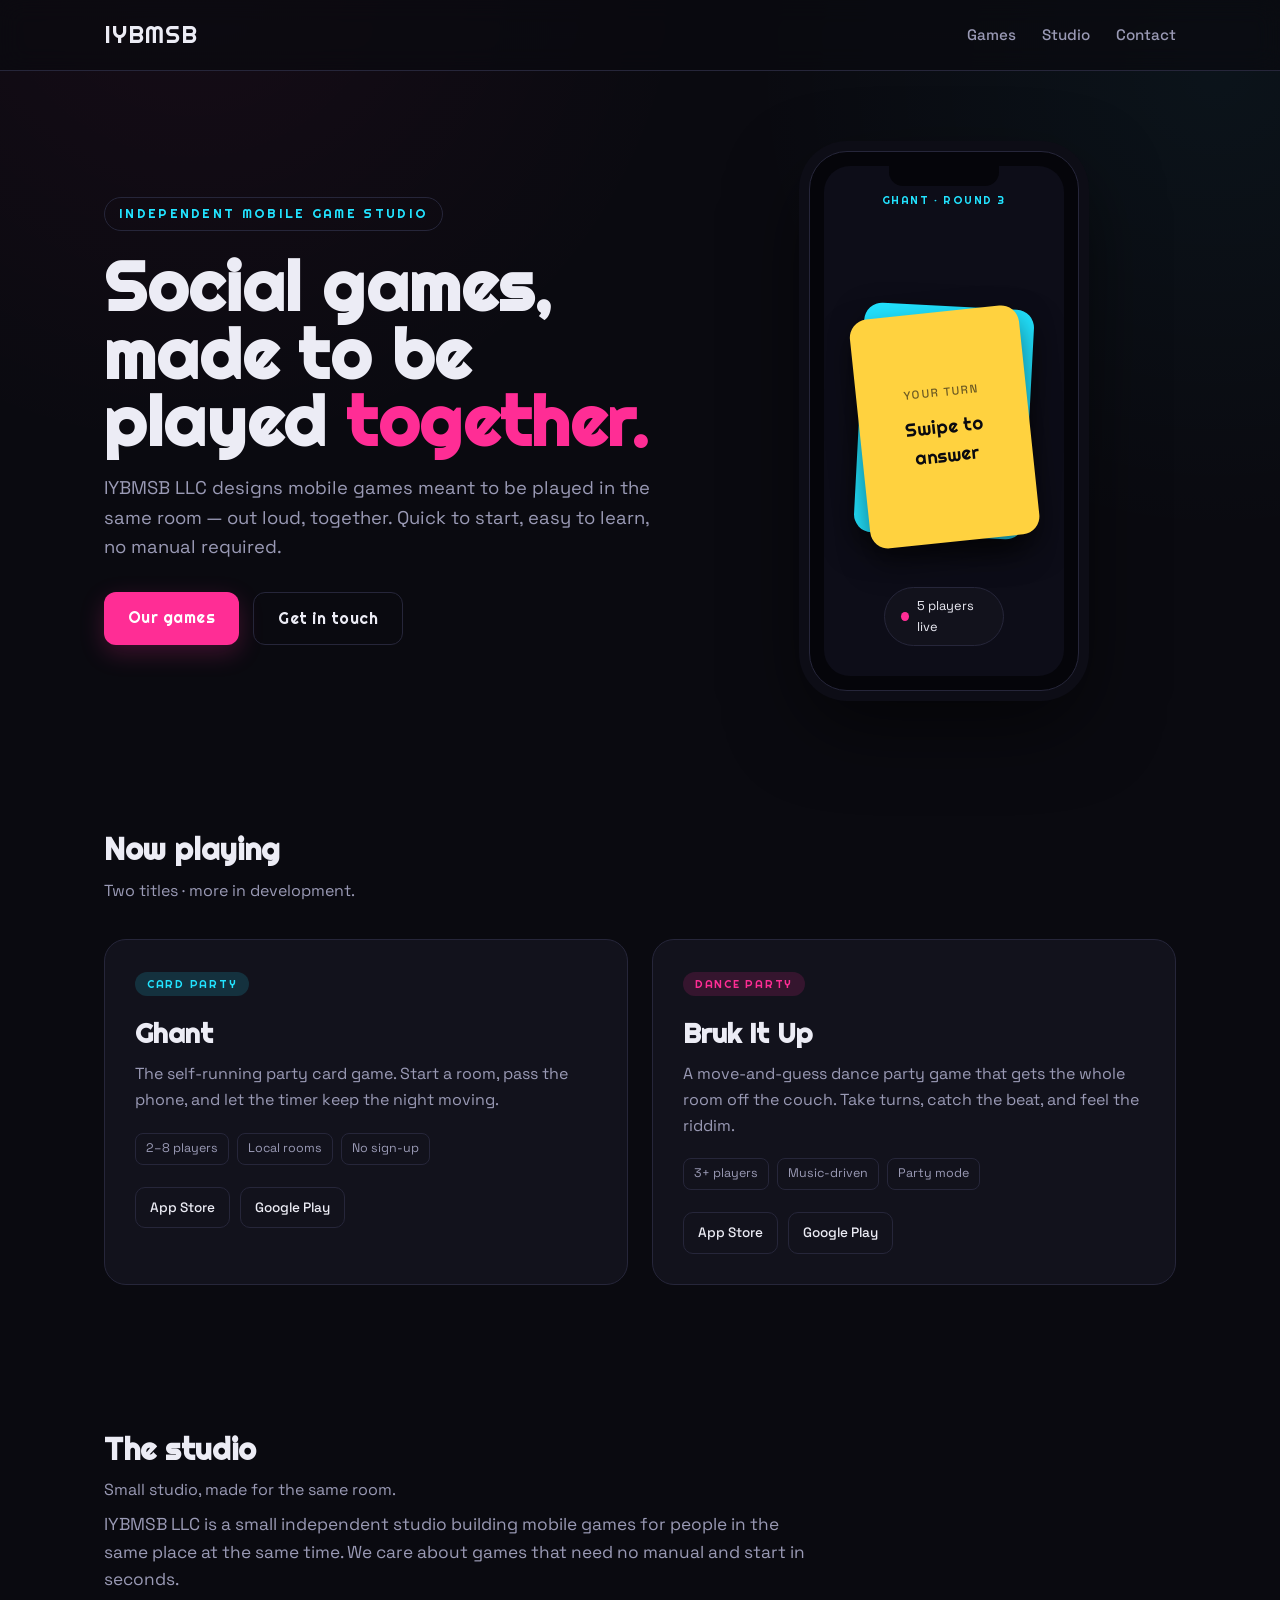
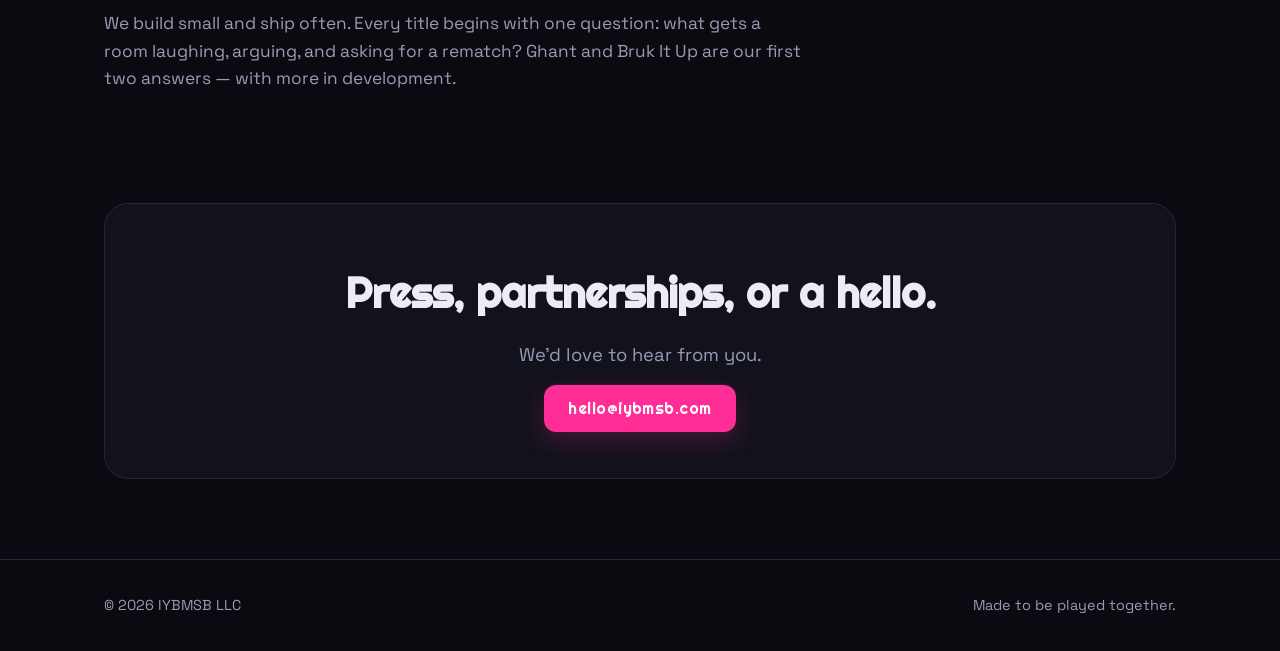
==== commit 4421b7bf: "reword live site to studio voice (C wording, A theme) Co-Authored-By: Claude Opus 4.8 <noreply@anthr" ====
--- a/index.html
+++ b/index.html
@@ -3,8 +3,8 @@
 <head>
 <meta charset="UTF-8" />
 <meta name="viewport" content="width=device-width, initial-scale=1.0" />
-<title>IYBMSB — Party games that run themselves</title>
-<meta name="description" content="IYBMSB LLC is an independent mobile game studio making fast, social party games for the whole room. Play Ghant and Bruk It Up." />
+<title>IYBMSB — Independent mobile game studio</title>
+<meta name="description" content="IYBMSB LLC is an independent mobile game studio. We design social games made to be played together — in the same room, out loud. Play Ghant and Bruk It Up." />
 <link rel="preconnect" href="https://fonts.googleapis.com" />
 <link rel="preconnect" href="https://fonts.gstatic.com" crossorigin />
 <link href="https://fonts.googleapis.com/css2?family=Righteous&family=Space+Grotesk:wght@400;500;700&display=swap" rel="stylesheet" />
@@ -20,12 +20,12 @@
 <main class="wrap" id="top">
   <section class="hero">
     <div>
-      <span class="kick">IYBMSB LLC · Mobile Games</span>
-      <h1>Party games that <em>run themselves.</em></h1>
-      <p class="sub">We make fast, loud, drop-in mobile games for the whole room. No manuals, no long setup — open the app, pass the phone, and the game keeps the night moving.</p>
+      <span class="kick">Independent mobile game studio</span>
+      <h1>Social games, made to be played <em>together.</em></h1>
+      <p class="sub">IYBMSB LLC designs mobile games meant to be played in the same room — out loud, together. Quick to start, easy to learn, no manual required.</p>
       <div class="btns">
-        <a class="btn pri" href="#games">Play our games</a>
-        <a class="btn gho" href="#studio">About the studio</a>
+        <a class="btn pri" href="#games">Our games</a>
+        <a class="btn gho" href="#contact">Get in touch</a>
       </div>
     </div>
     <div class="phone" aria-hidden="true">
@@ -43,19 +43,19 @@
   </section>
 
   <section class="sec" id="games">
-    <h2 class="hd">Now playing<span>Two titles out now — more in the workshop.</span></h2>
+    <h2 class="hd">Now playing<span>Two titles · more in development.</span></h2>
     <div class="cart">
       <article class="game">
         <span class="badge b-ghant">Card party</span>
         <h3>Ghant</h3>
-        <p>The self-running party card game. Start a room, pass the phone, and let the timer keep the night moving. Prompts, dares, and a scoreboard that settles the argument — confetti included.</p>
+        <p>The self-running party card game. Start a room, pass the phone, and let the timer keep the night moving.</p>
         <div class="chips"><span class="chip">2–8 players</span><span class="chip">Local rooms</span><span class="chip">No sign-up</span></div>
         <div class="stores"><a class="store" href="#">App Store</a><a class="store" href="#">Google Play</a></div>
       </article>
       <article class="game">
         <span class="badge b-bruk">Dance party</span>
         <h3>Bruk It Up</h3>
-        <p>Feel the riddim. A move-and-guess dance party game that gets the whole room off the couch. Take turns, catch the beat, and see who really has the moves. Turn it up and bruk it up.</p>
+        <p>A move-and-guess dance party game that gets the whole room off the couch. Take turns, catch the beat, and feel the riddim.</p>
         <div class="chips"><span class="chip">3+ players</span><span class="chip">Music-driven</span><span class="chip">Party mode</span></div>
         <div class="stores"><a class="store" href="#">App Store</a><a class="store" href="#">Google Play</a></div>
       </article>
@@ -63,21 +63,21 @@
   </section>
 
   <section class="sec" id="studio">
-    <h2 class="hd">The studio<span>Small team, big rooms.</span></h2>
+    <h2 class="hd">The studio<span>Small studio, made for the same room.</span></h2>
     <div class="studio-copy">
-      <p>IYBMSB LLC is an independent mobile game studio. We make social games built for the same room — quick to start, easy to learn, and hard to put down. The best nights don't come with instructions, so neither do our games.</p>
-      <p>We build small and ship often. Every title starts from one question: what gets a room laughing, arguing, and asking for a rematch? Ghant and Bruk It Up are our first two answers — and there's more on the way.</p>
+      <p>IYBMSB LLC is a small independent studio building mobile games for people in the same place at the same time. We care about games that need no manual and start in seconds.</p>
+      <p>We build small and ship often. Every title begins with one question: what gets a room laughing, arguing, and asking for a rematch? Ghant and Bruk It Up are our first two answers — with more in development.</p>
     </div>
   </section>
 
   <section class="cta" id="contact">
-    <h2>Want to work with us?</h2>
-    <p class="sub">Press, partnerships, playtesting, or just to say hi — we'd love to hear from you.</p>
+    <h2>Press, partnerships, or a hello.</h2>
+    <p class="sub">We'd love to hear from you.</p>
     <a class="btn pri" href="mailto:hello@iybmsb.com">hello@iybmsb.com</a>
   </section>
 </main>
 
-<footer><div class="wrap foot"><span>© <span id="year"></span> IYBMSB LLC</span><span>Made for the whole room.</span></div></footer>
+<footer><div class="wrap foot"><span>© <span id="year"></span> IYBMSB LLC</span><span>Made to be played together.</span></div></footer>
 <script src="main.js"></script>
 </body>
 </html>
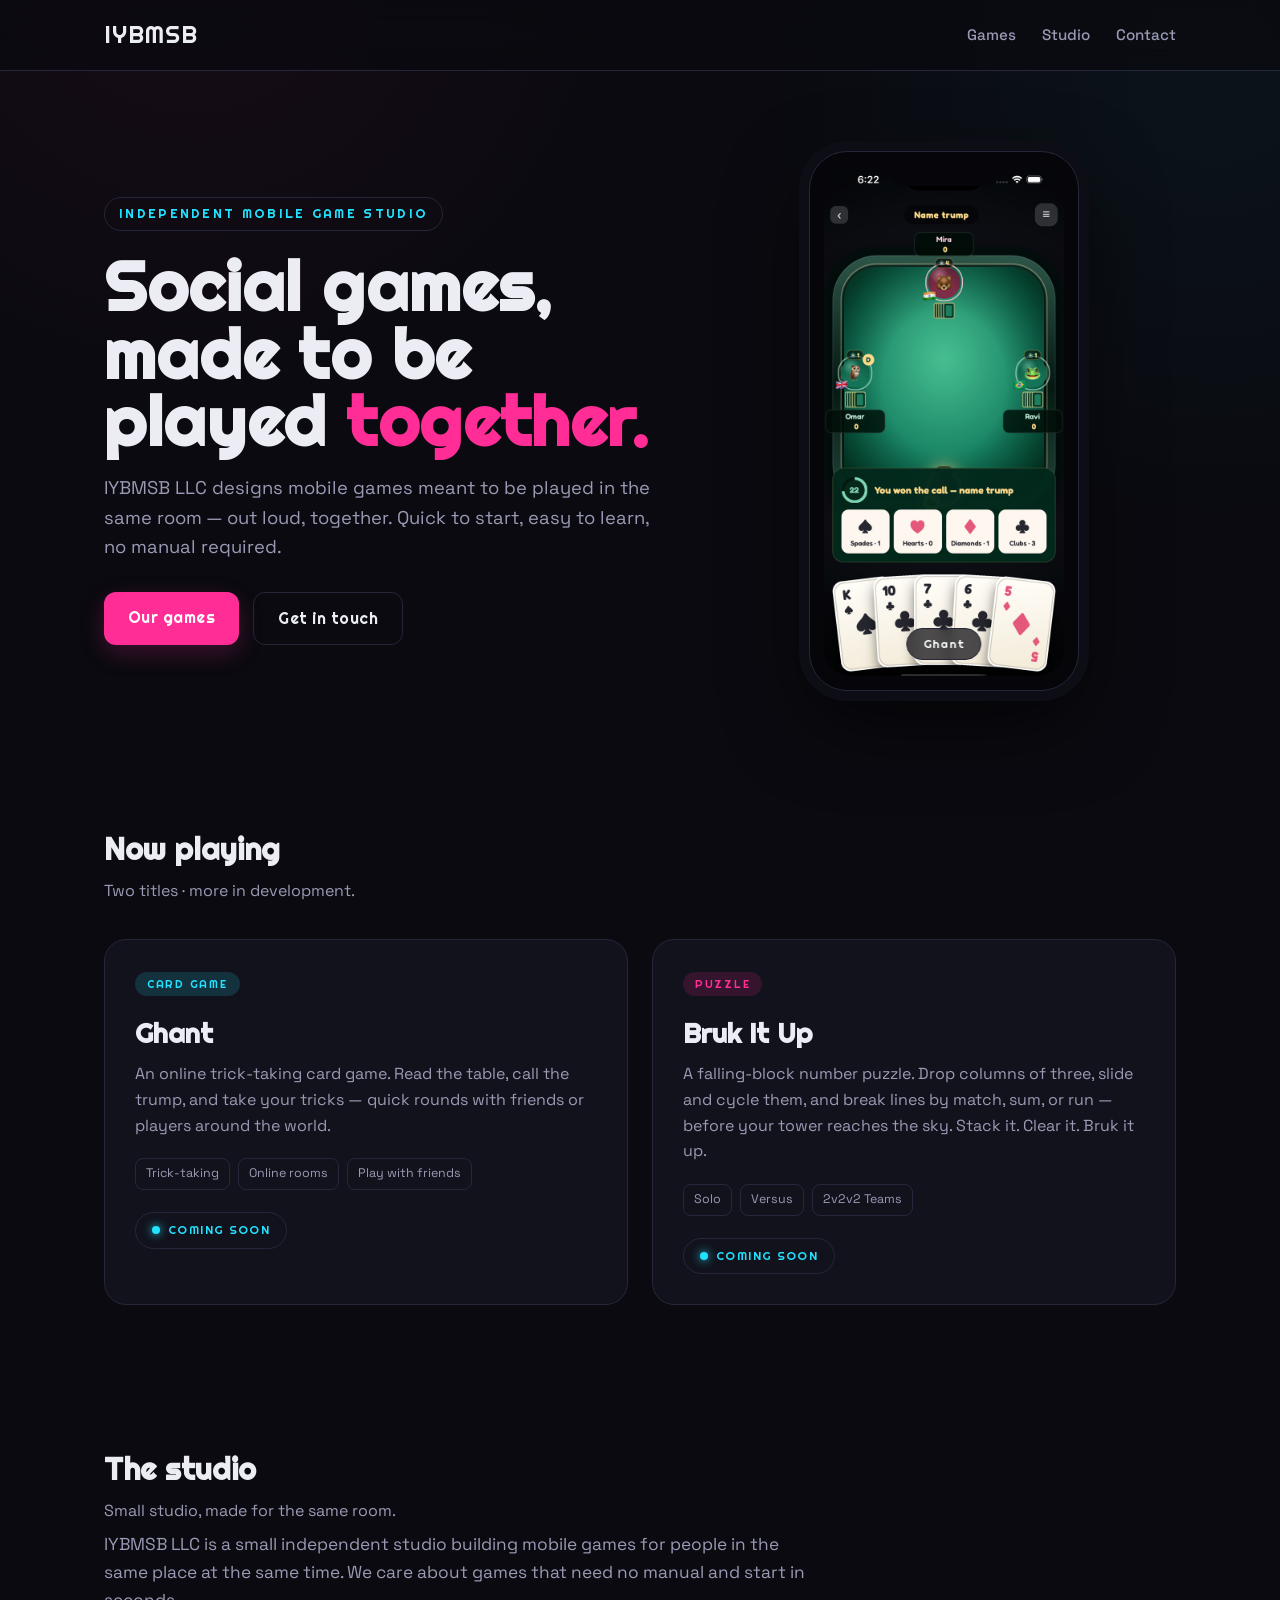
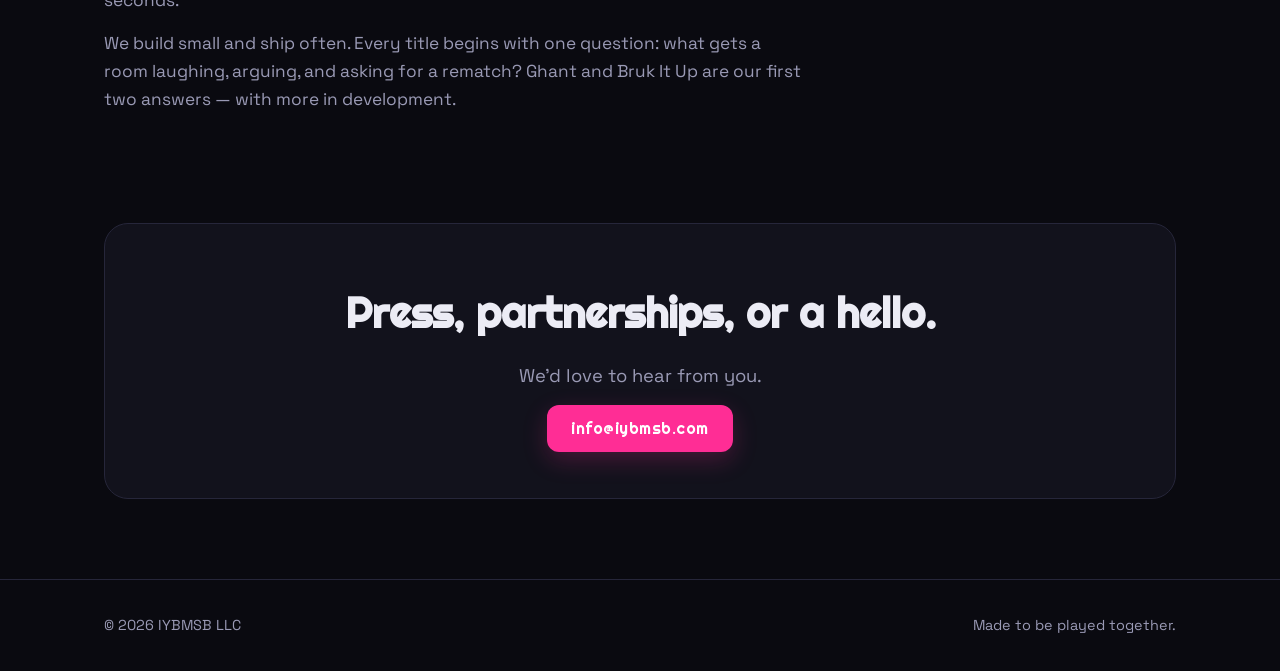
==== commit 50c3bafc: "hero phone shows real game screenshots (slide); fix game copy; coming-soon; info@ email - Ghant/Bruk" ====
--- a/index.html
+++ b/index.html
@@ -28,16 +28,19 @@
         <a class="btn gho" href="#contact">Get in touch</a>
       </div>
     </div>
-    <div class="phone" aria-hidden="true">
+    <div class="phone">
       <div class="notch"></div>
       <div class="screen">
-        <div class="gtag">GHANT · ROUND 3</div>
-        <div class="deck">
-          <div class="card c3"><span><small>Dare</small>Trade seats with someone</span></div>
-          <div class="card c2"><span><small>Prompt</small>Name three, fast</span></div>
-          <div class="card c1"><span><small>Your turn</small>Swipe to answer</span></div>
+        <div class="track">
+          <figure class="shot shot-ghant">
+            <img src="assets/ghant/table.png" alt="Ghant — a trick-taking card game in play" loading="eager" />
+            <figcaption>Ghant</figcaption>
+          </figure>
+          <figure class="shot shot-bruk">
+            <img src="assets/bruk/board.png" alt="Bruk It Up — falling-block number puzzle board" loading="eager" />
+            <figcaption>Bruk It Up</figcaption>
+          </figure>
         </div>
-        <div class="pill"><span class="dot"></span> 5 players live</div>
       </div>
     </div>
   </section>
@@ -46,18 +49,18 @@
     <h2 class="hd">Now playing<span>Two titles · more in development.</span></h2>
     <div class="cart">
       <article class="game">
-        <span class="badge b-ghant">Card party</span>
+        <span class="badge b-ghant">Card game</span>
         <h3>Ghant</h3>
-        <p>The self-running party card game. Start a room, pass the phone, and let the timer keep the night moving.</p>
-        <div class="chips"><span class="chip">2–8 players</span><span class="chip">Local rooms</span><span class="chip">No sign-up</span></div>
-        <div class="stores"><a class="store" href="#">App Store</a><a class="store" href="#">Google Play</a></div>
+        <p>An online trick-taking card game. Read the table, call the trump, and take your tricks — quick rounds with friends or players around the world.</p>
+        <div class="chips"><span class="chip">Trick-taking</span><span class="chip">Online rooms</span><span class="chip">Play with friends</span></div>
+        <div class="stores"><span class="soon">Coming soon</span></div>
       </article>
       <article class="game">
-        <span class="badge b-bruk">Dance party</span>
+        <span class="badge b-bruk">Puzzle</span>
         <h3>Bruk It Up</h3>
-        <p>A move-and-guess dance party game that gets the whole room off the couch. Take turns, catch the beat, and feel the riddim.</p>
-        <div class="chips"><span class="chip">3+ players</span><span class="chip">Music-driven</span><span class="chip">Party mode</span></div>
-        <div class="stores"><a class="store" href="#">App Store</a><a class="store" href="#">Google Play</a></div>
+        <p>A falling-block number puzzle. Drop columns of three, slide and cycle them, and break lines by match, sum, or run — before your tower reaches the sky. Stack it. Clear it. Bruk it up.</p>
+        <div class="chips"><span class="chip">Solo</span><span class="chip">Versus</span><span class="chip">2v2v2 Teams</span></div>
+        <div class="stores"><span class="soon">Coming soon</span></div>
       </article>
     </div>
   </section>
@@ -73,7 +76,7 @@
   <section class="cta" id="contact">
     <h2>Press, partnerships, or a hello.</h2>
     <p class="sub">We'd love to hear from you.</p>
-    <a class="btn pri" href="mailto:hello@iybmsb.com">hello@iybmsb.com</a>
+    <a class="btn pri" href="mailto:info@iybmsb.com">info@iybmsb.com</a>
   </section>
 </main>
 
--- a/styles.css
+++ b/styles.css
@@ -45,23 +45,17 @@
 .phone{justify-self:center;width:270px;height:540px;border-radius:38px;background:#05050a;border:1px solid var(--line);
   box-shadow:0 0 0 10px #0d0d16,0 30px 80px rgba(0,0,0,.6);position:relative;overflow:hidden}
 .notch{position:absolute;top:12px;left:50%;transform:translateX(-50%);width:110px;height:22px;background:#05050a;border-radius:0 0 14px 14px;z-index:3}
-.screen{position:absolute;inset:14px;border-radius:26px;background:#0d0d18;overflow:hidden;display:grid;place-items:center}
-.gtag{position:absolute;top:26px;width:100%;text-align:center;font-family:var(--disp);letter-spacing:.14em;font-size:.7rem;color:var(--cyan)}
-.deck{position:relative;width:170px;height:230px}
-.card{position:absolute;inset:0;border-radius:18px;display:grid;place-items:center;text-align:center;padding:18px;
-  font-family:var(--disp);font-size:1.15rem;color:#0a0a10;box-shadow:0 14px 30px rgba(0,0,0,.5)}
-.card small{display:block;font-family:var(--body);font-weight:500;font-size:.72rem;letter-spacing:.12em;text-transform:uppercase;opacity:.6;margin-bottom:10px}
-.c1{background:var(--amber);transform:rotate(-6deg) translateY(6px);animation:swipe 6s infinite}
-.c2{background:var(--cyan);transform:rotate(3deg)}
-.c3{background:var(--mag);transform:rotate(-2deg) scale(.97);z-index:-1}
-@keyframes swipe{0%,12%{transform:rotate(-6deg) translate(0,6px);opacity:1}
-  20%{transform:rotate(-18deg) translate(-160px,20px);opacity:0}
-  21%{transform:rotate(8deg) translate(160px,0);opacity:0}
-  30%,100%{transform:rotate(-4deg) translate(0,0);opacity:1}}
-.pill{position:absolute;bottom:30px;left:50%;transform:translateX(-50%);display:flex;align-items:center;gap:8px;background:#12121c;border:1px solid var(--line);border-radius:999px;padding:8px 16px;font-size:.8rem}
-.dot{width:9px;height:9px;border-radius:50%;background:var(--mag);animation:pulse 1.4s infinite}
-@keyframes pulse{50%{opacity:.3;transform:scale(.7)}}
-@media(prefers-reduced-motion:reduce){.c1{animation:none}.dot{animation:none}}
+.screen{position:absolute;inset:14px;border-radius:26px;background:#0d0d18;overflow:hidden}
+.track{position:absolute;inset:0;display:flex;width:200%;animation:slide 12s cubic-bezier(.65,0,.35,1) infinite}
+.shot{position:relative;flex:0 0 50%;height:100%;margin:0;overflow:hidden}
+.shot img{width:100%;height:100%;object-fit:cover;display:block}
+.shot-bruk img{object-fit:contain;background:#121110;padding:0 6px}
+.shot figcaption{position:absolute;bottom:16px;left:50%;transform:translateX(-50%);
+  font-family:var(--disp);letter-spacing:.06em;font-size:.72rem;color:#fff;
+  background:rgba(10,10,16,.72);backdrop-filter:blur(4px);border:1px solid var(--line);border-radius:999px;padding:6px 16px;white-space:nowrap}
+/* slide side-to-side between the two game screens */
+@keyframes slide{0%,42%{transform:translateX(0)}50%,92%{transform:translateX(-50%)}100%{transform:translateX(0)}}
+@media(prefers-reduced-motion:reduce){.track{animation:none;transform:none}}
 
 /* sections */
 .sec{padding:70px 0}
@@ -82,8 +76,8 @@
 .chips{display:flex;gap:8px;flex-wrap:wrap;margin-bottom:22px}
 .chip{font-size:.78rem;color:var(--muted);border:1px solid var(--line);border-radius:8px;padding:5px 10px}
 .stores{display:flex;gap:10px}
-.store{font-size:.85rem;font-weight:500;border:1px solid var(--line);border-radius:10px;padding:9px 14px}
-.store:hover{border-color:var(--cyan);color:var(--cyan)}
+.soon{display:inline-flex;align-items:center;gap:8px;font-family:var(--disp);letter-spacing:.12em;text-transform:uppercase;font-size:.72rem;color:var(--cyan);border:1px solid var(--line);border-radius:999px;padding:8px 16px}
+.soon::before{content:"";width:8px;height:8px;border-radius:50%;background:var(--cyan);box-shadow:0 0 10px var(--cyan)}
 
 /* cta */
 .cta{margin:40px 0 80px;border:1px solid var(--line);border-radius:24px;padding:56px 32px;text-align:center;background:var(--panel)}
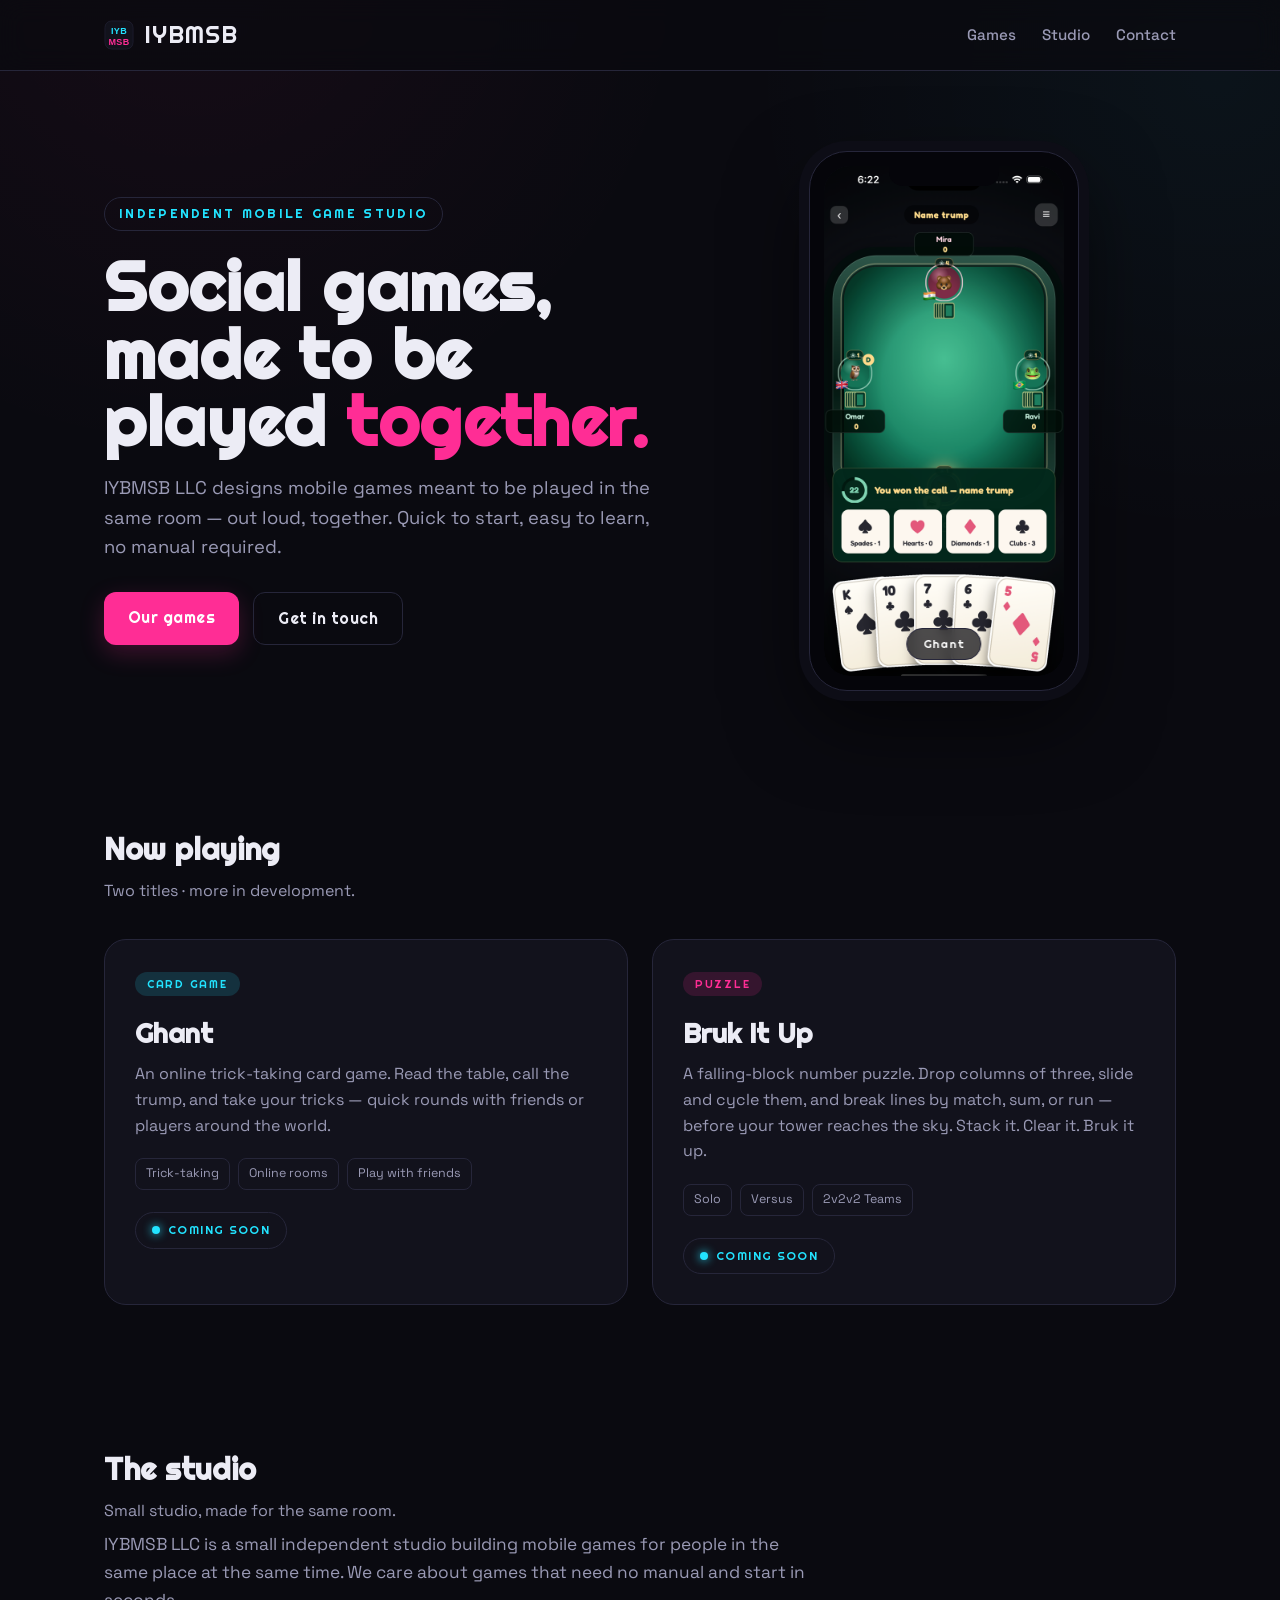
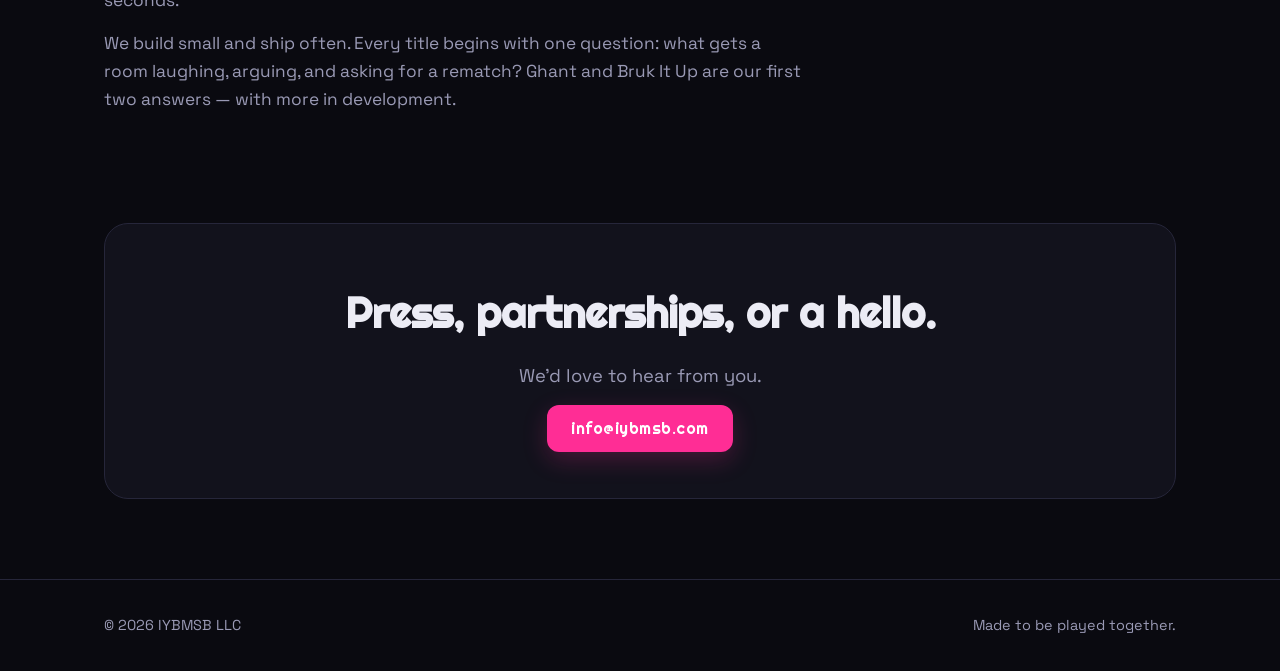
==== commit 536e4870: "add stacked IYB/MSB logo (neon split) + favicon Header monogram tile + favicon.svg; theme-color meta" ====
--- a/index.html
+++ b/index.html
@@ -5,6 +5,8 @@
 <meta name="viewport" content="width=device-width, initial-scale=1.0" />
 <title>IYBMSB — Independent mobile game studio</title>
 <meta name="description" content="IYBMSB LLC is an independent mobile game studio. We design social games made to be played together — in the same room, out loud. Play Ghant and Bruk It Up." />
+<meta name="theme-color" content="#0a0a10" />
+<link rel="icon" type="image/svg+xml" href="favicon.svg" />
 <link rel="preconnect" href="https://fonts.googleapis.com" />
 <link rel="preconnect" href="https://fonts.gstatic.com" crossorigin />
 <link href="https://fonts.googleapis.com/css2?family=Righteous&family=Space+Grotesk:wght@400;500;700&display=swap" rel="stylesheet" />
@@ -12,7 +14,14 @@
 </head>
 <body>
 <header><div class="wrap bar">
-  <a class="logo" href="#top">IYBMSB</a>
+  <a class="logo" href="#top" aria-label="IYBMSB home">
+    <svg class="logo-mark" viewBox="0 0 100 100" aria-hidden="true">
+      <rect x="3" y="3" width="94" height="94" rx="22" fill="#12121c" stroke="#26263a" stroke-width="2"/>
+      <text x="50" y="46" text-anchor="middle" font-family="Arial Black, Helvetica, sans-serif" font-weight="900" font-size="30" letter-spacing="1" fill="#22e3ff">IYB</text>
+      <text x="50" y="82" text-anchor="middle" font-family="Arial Black, Helvetica, sans-serif" font-weight="900" font-size="30" letter-spacing="1" fill="#ff2d95">MSB</text>
+    </svg>
+    <span>IYBMSB</span>
+  </a>
   <button class="nav-toggle" aria-label="Toggle navigation" aria-expanded="false"><span></span><span></span><span></span></button>
   <nav class="nav"><a href="#games">Games</a><a href="#studio">Studio</a><a href="#contact">Contact</a></nav>
 </div></header>
--- a/styles.css
+++ b/styles.css
@@ -21,7 +21,8 @@
 /* header */
 header{position:sticky;top:0;z-index:20;background:rgba(10,10,16,.72);backdrop-filter:blur(12px);border-bottom:1px solid var(--line)}
 .bar{display:flex;align-items:center;justify-content:space-between;height:70px}
-.logo{font-family:var(--disp);font-size:1.5rem;letter-spacing:.04em;color:var(--fg)}
+.logo{display:inline-flex;align-items:center;gap:10px;font-family:var(--disp);font-size:1.5rem;letter-spacing:.04em;color:var(--fg)}
+.logo-mark{width:30px;height:30px;flex:none;border-radius:8px}
 .logo:hover{color:var(--cyan)}
 .nav{display:flex}
 .nav a{margin-left:26px;color:var(--muted);font-weight:500;font-size:.95rem}
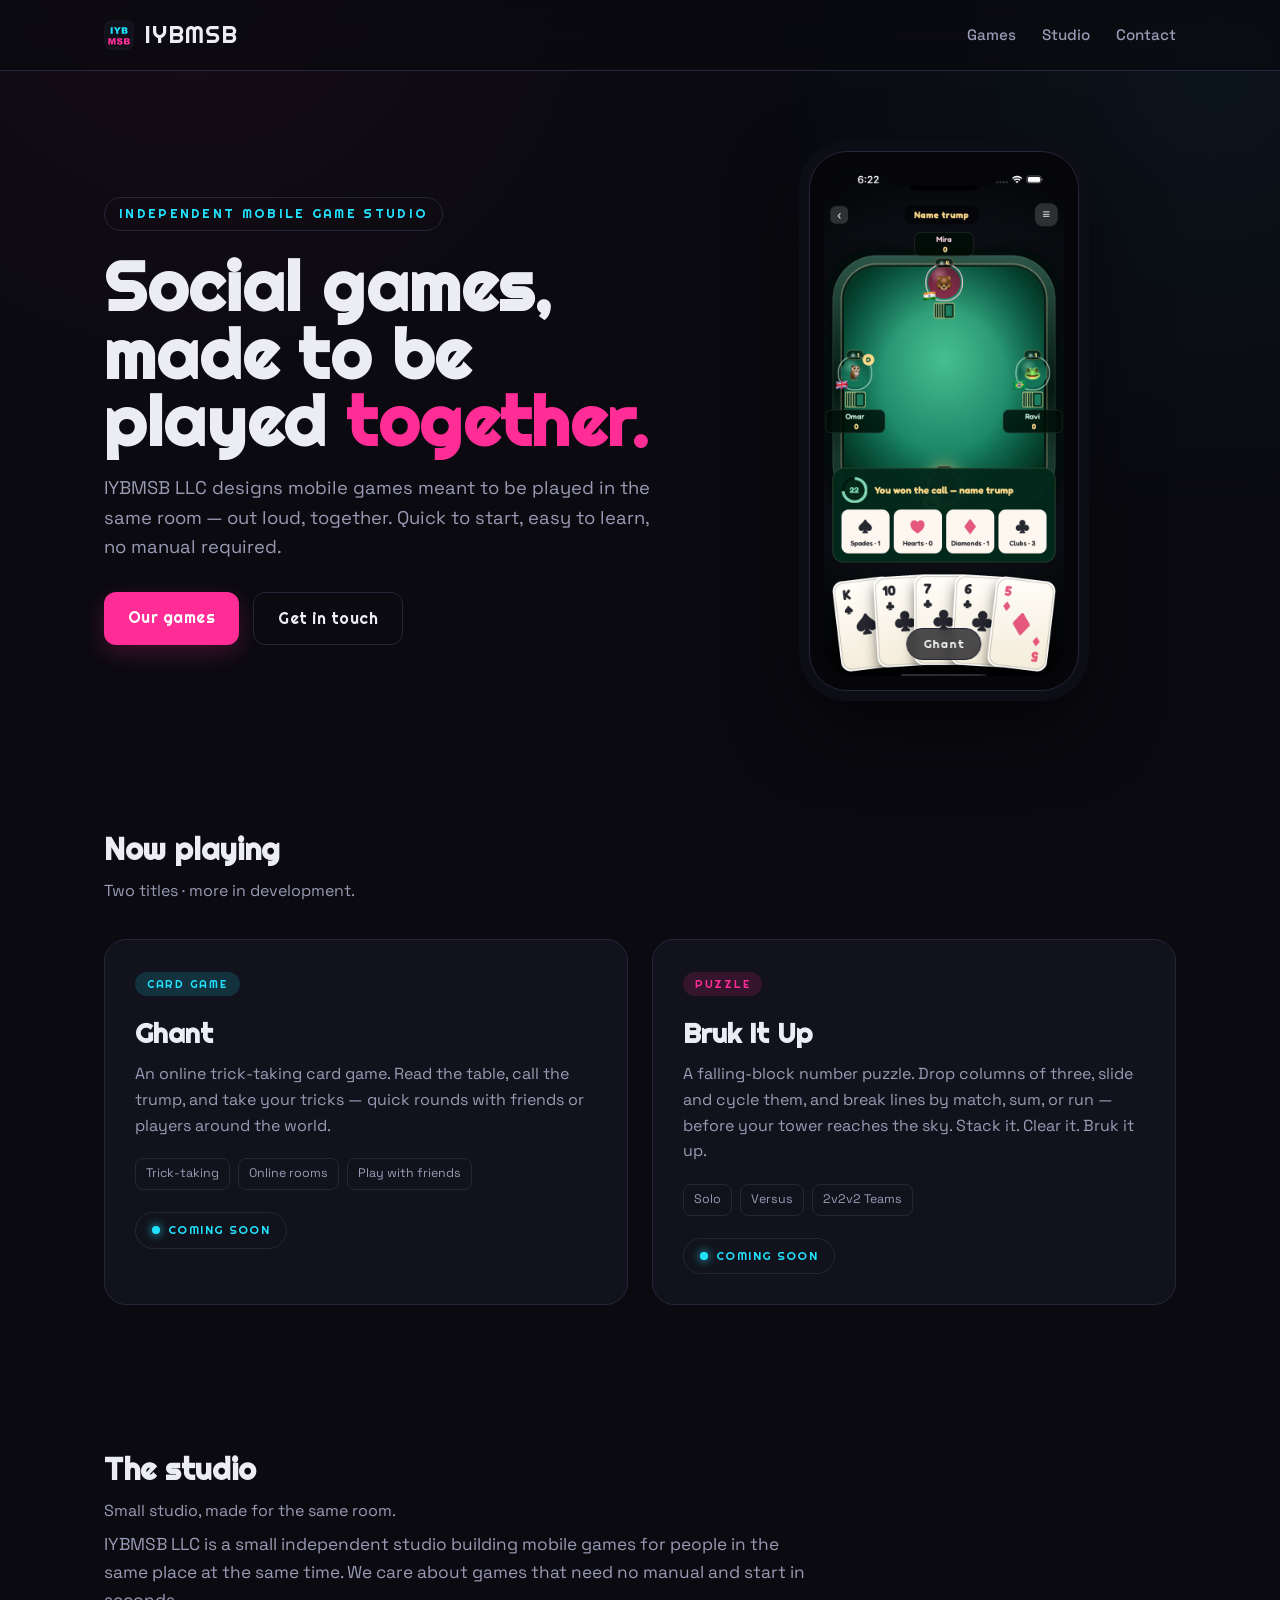
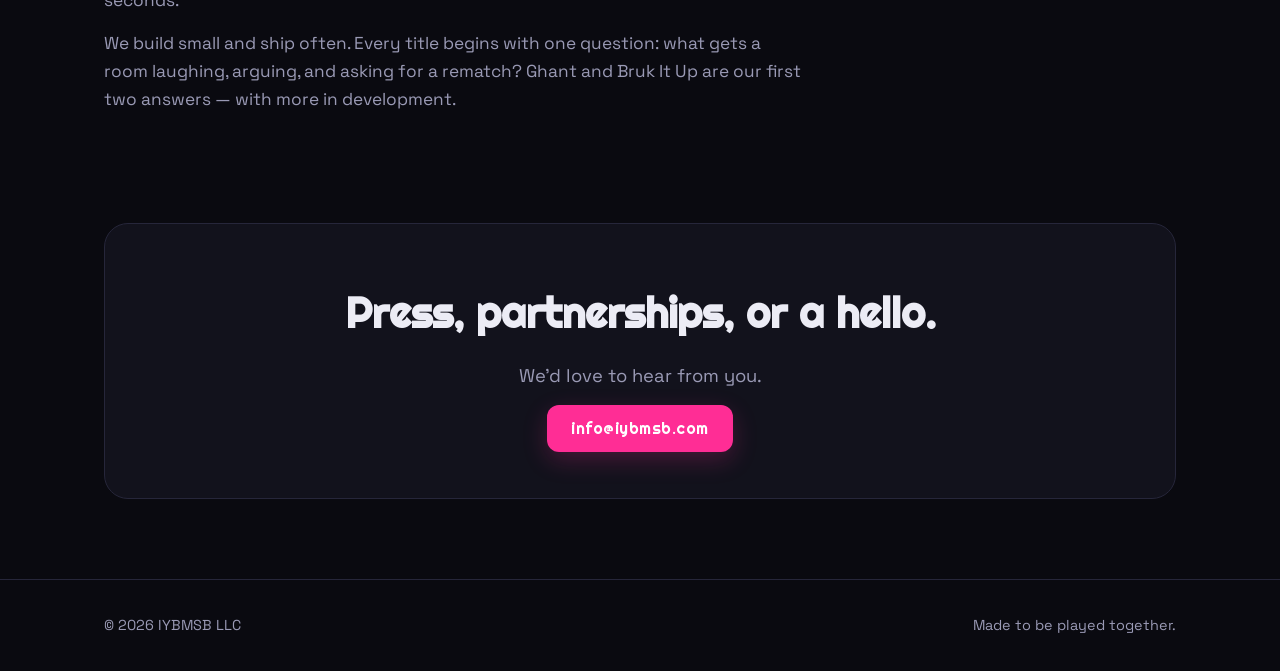
==== commit 924a02fa: "convert logo/favicon letters to vector paths (font-independent) Outlines extracted from Arial Black;" ====
--- a/index.html
+++ b/index.html
@@ -17,8 +17,12 @@
   <a class="logo" href="#top" aria-label="IYBMSB home">
     <svg class="logo-mark" viewBox="0 0 100 100" aria-hidden="true">
       <rect x="3" y="3" width="94" height="94" rx="22" fill="#12121c" stroke="#26263a" stroke-width="2"/>
-      <text x="50" y="46" text-anchor="middle" font-family="Arial Black, Helvetica, sans-serif" font-weight="900" font-size="30" letter-spacing="1" fill="#22e3ff">IYB</text>
-      <text x="50" y="82" text-anchor="middle" font-family="Arial Black, Helvetica, sans-serif" font-weight="900" font-size="30" letter-spacing="1" fill="#ff2d95">MSB</text>
+      <path transform="translate(19.828,46.000) scale(0.014648,-0.014648)" d="M168 1466H622V0H168Z" fill="#22e3ff"/>
+      <path transform="translate(32.502,46.000) scale(0.014648,-0.014648)" d="M2 1466H505L801 971L1097 1466H1597L1027 614V0H573V614Z" fill="#22e3ff"/>
+      <path transform="translate(56.837,46.000) scale(0.014648,-0.014648)" d="M151 1466H999Q1211 1466 1324.5 1361.0Q1438 1256 1438 1101Q1438 971 1357 878Q1303 816 1199 780Q1357 742 1431.5 649.5Q1506 557 1506 417Q1506 303 1453.0 212.0Q1400 121 1308 68Q1251 35 1136 20Q983 0 933 0H151ZM608 891H805Q911 891 952.5 927.5Q994 964 994 1033Q994 1097 952.5 1133.0Q911 1169 808 1169H608ZM608 315H839Q956 315 1004.0 356.5Q1052 398 1052 468Q1052 533 1004.5 572.5Q957 612 838 612H608Z" fill="#22e3ff"/>
+      <path transform="translate(12.342,82.000) scale(0.014648,-0.014648)" d="M145 1466H741L971 574L1200 1466H1794V0H1424V1118L1137 0H802L516 1118V0H145Z" fill="#ff2d95"/>
+      <path transform="translate(41.658,82.000) scale(0.014648,-0.014648)" d="M71 485 502 512Q516 407 559 352Q629 263 759 263Q856 263 908.5 308.5Q961 354 961 414Q961 471 911 516Q861 561 679 601Q381 668 254 779Q126 890 126 1062Q126 1175 191.5 1275.5Q257 1376 388.5 1433.5Q520 1491 749 1491Q1030 1491 1177.5 1386.5Q1325 1282 1353 1054L926 1029Q909 1128 854.5 1173.0Q800 1218 704 1218Q625 1218 585.0 1184.5Q545 1151 545 1103Q545 1068 578 1040Q610 1011 730 986Q1027 922 1155.5 856.5Q1284 791 1342.5 694.0Q1401 597 1401 477Q1401 336 1323.0 217.0Q1245 98 1105.0 36.5Q965 -25 752 -25Q378 -25 234.0 119.0Q90 263 71 485Z" fill="#ff2d95"/>
+      <path transform="translate(64.323,82.000) scale(0.014648,-0.014648)" d="M151 1466H999Q1211 1466 1324.5 1361.0Q1438 1256 1438 1101Q1438 971 1357 878Q1303 816 1199 780Q1357 742 1431.5 649.5Q1506 557 1506 417Q1506 303 1453.0 212.0Q1400 121 1308 68Q1251 35 1136 20Q983 0 933 0H151ZM608 891H805Q911 891 952.5 927.5Q994 964 994 1033Q994 1097 952.5 1133.0Q911 1169 808 1169H608ZM608 315H839Q956 315 1004.0 356.5Q1052 398 1052 468Q1052 533 1004.5 572.5Q957 612 838 612H608Z" fill="#ff2d95"/>
     </svg>
     <span>IYBMSB</span>
   </a>
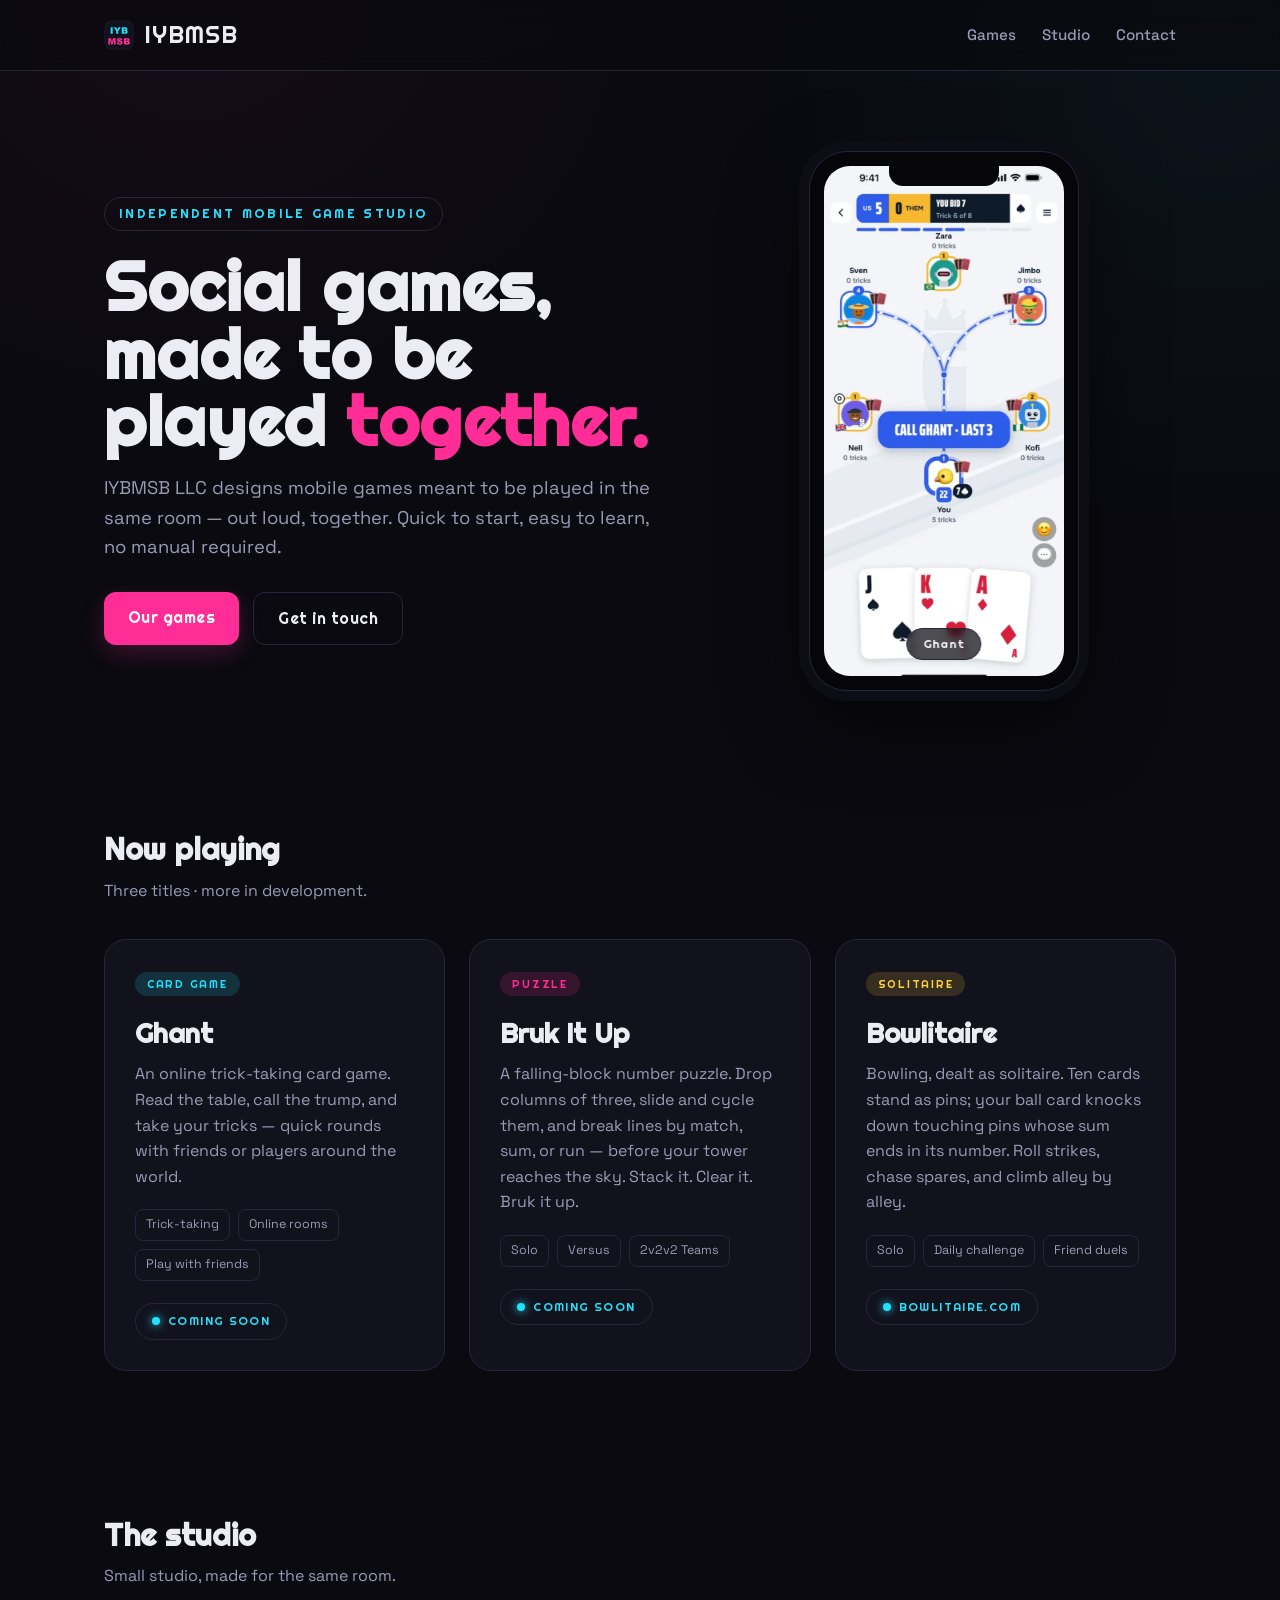
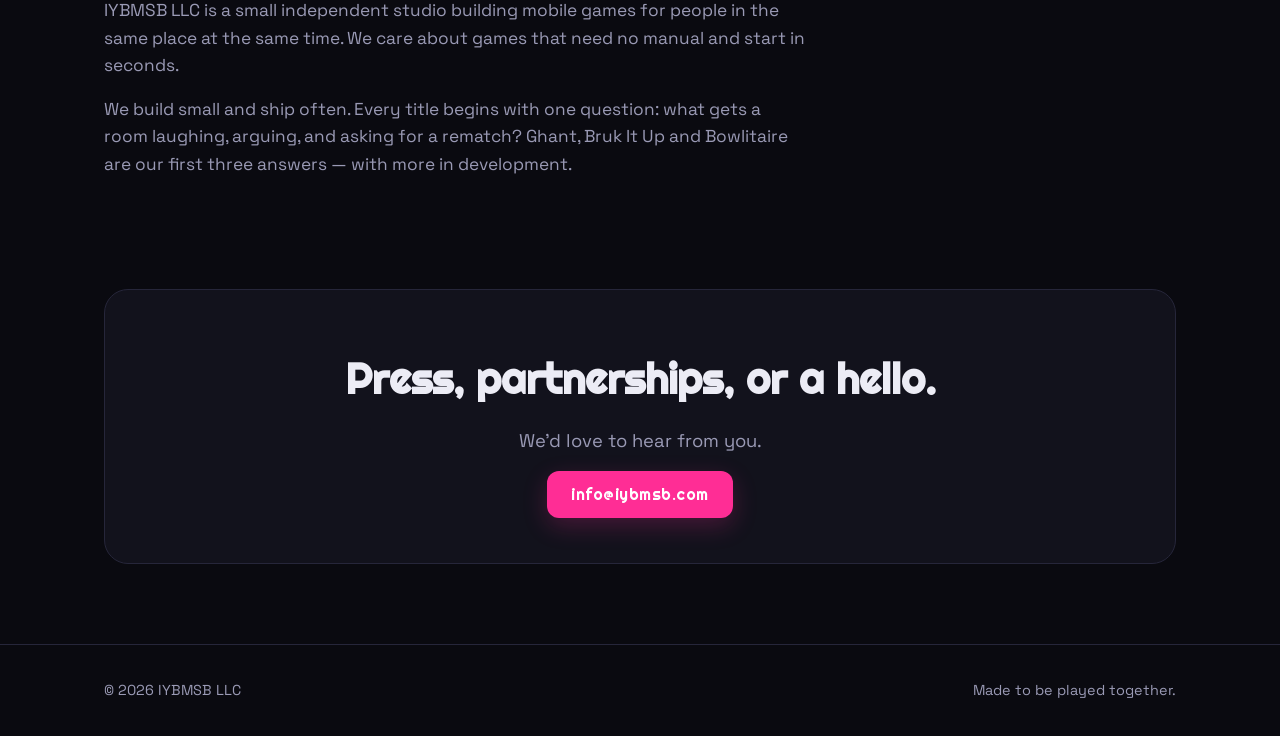
==== commit 88779b6a: "Refresh game screens and add Bowlitaire Hero carousel now cycles three current screens: Ghant (v4 ca" ====
--- a/index.html
+++ b/index.html
@@ -4,7 +4,7 @@
 <meta charset="UTF-8" />
 <meta name="viewport" content="width=device-width, initial-scale=1.0" />
 <title>IYBMSB — Independent mobile game studio</title>
-<meta name="description" content="IYBMSB LLC is an independent mobile game studio. We design social games made to be played together — in the same room, out loud. Play Ghant and Bruk It Up." />
+<meta name="description" content="IYBMSB LLC is an independent mobile game studio. We design social games made to be played together — in the same room, out loud. Play Ghant, Bruk It Up and Bowlitaire." />
 <meta name="theme-color" content="#0a0a10" />
 <link rel="icon" type="image/svg+xml" href="favicon.svg" />
 <link rel="preconnect" href="https://fonts.googleapis.com" />
@@ -46,12 +46,16 @@
       <div class="screen">
         <div class="track">
           <figure class="shot shot-ghant">
-            <img src="assets/ghant/table.png" alt="Ghant — a trick-taking card game in play" loading="eager" />
+            <img src="assets/ghant/call-ghant.webp" alt="Ghant: calling Ghant with three cards left" loading="eager" />
             <figcaption>Ghant</figcaption>
           </figure>
           <figure class="shot shot-bruk">
-            <img src="assets/bruk/board.png" alt="Bruk It Up — falling-block number puzzle board" loading="eager" />
+            <img src="assets/bruk/mega-bruk.webp" alt="Bruk It Up: a Mega Bruk combo on the board" loading="eager" />
             <figcaption>Bruk It Up</figcaption>
+          </figure>
+          <figure class="shot shot-bowl">
+            <img src="assets/bowlitaire/strike.webp" alt="Bowlitaire: a strike on the card lane" loading="eager" />
+            <figcaption>Bowlitaire</figcaption>
           </figure>
         </div>
       </div>
@@ -59,7 +63,7 @@
   </section>
 
   <section class="sec" id="games">
-    <h2 class="hd">Now playing<span>Two titles · more in development.</span></h2>
+    <h2 class="hd">Now playing<span>Three titles · more in development.</span></h2>
     <div class="cart">
       <article class="game">
         <span class="badge b-ghant">Card game</span>
@@ -75,6 +79,13 @@
         <div class="chips"><span class="chip">Solo</span><span class="chip">Versus</span><span class="chip">2v2v2 Teams</span></div>
         <div class="stores"><span class="soon">Coming soon</span></div>
       </article>
+      <article class="game">
+        <span class="badge b-bowl">Solitaire</span>
+        <h3>Bowlitaire</h3>
+        <p>Bowling, dealt as solitaire. Ten cards stand as pins; your ball card knocks down touching pins whose sum ends in its number. Roll strikes, chase spares, and climb alley by alley.</p>
+        <div class="chips"><span class="chip">Solo</span><span class="chip">Daily challenge</span><span class="chip">Friend duels</span></div>
+        <div class="stores"><a class="soon" href="https://bowlitaire.com">bowlitaire.com</a></div>
+      </article>
     </div>
   </section>
 
@@ -82,7 +93,7 @@
     <h2 class="hd">The studio<span>Small studio, made for the same room.</span></h2>
     <div class="studio-copy">
       <p>IYBMSB LLC is a small independent studio building mobile games for people in the same place at the same time. We care about games that need no manual and start in seconds.</p>
-      <p>We build small and ship often. Every title begins with one question: what gets a room laughing, arguing, and asking for a rematch? Ghant and Bruk It Up are our first two answers — with more in development.</p>
+      <p>We build small and ship often. Every title begins with one question: what gets a room laughing, arguing, and asking for a rematch? Ghant, Bruk It Up and Bowlitaire are our first three answers — with more in development.</p>
     </div>
   </section>
 
--- a/styles.css
+++ b/styles.css
@@ -47,15 +47,15 @@
   box-shadow:0 0 0 10px #0d0d16,0 30px 80px rgba(0,0,0,.6);position:relative;overflow:hidden}
 .notch{position:absolute;top:12px;left:50%;transform:translateX(-50%);width:110px;height:22px;background:#05050a;border-radius:0 0 14px 14px;z-index:3}
 .screen{position:absolute;inset:14px;border-radius:26px;background:#0d0d18;overflow:hidden}
-.track{position:absolute;inset:0;display:flex;width:200%;animation:slide 12s cubic-bezier(.65,0,.35,1) infinite}
-.shot{position:relative;flex:0 0 50%;height:100%;margin:0;overflow:hidden}
+.track{position:absolute;inset:0;display:flex;width:300%;animation:slide 15s cubic-bezier(.65,0,.35,1) infinite}
+.shot{position:relative;flex:0 0 calc(100%/3);height:100%;margin:0;overflow:hidden}
 .shot img{width:100%;height:100%;object-fit:cover;display:block}
-.shot-bruk img{object-fit:contain;background:#121110;padding:0 6px}
+.shot-bruk img{object-position:top}
 .shot figcaption{position:absolute;bottom:16px;left:50%;transform:translateX(-50%);
   font-family:var(--disp);letter-spacing:.06em;font-size:.72rem;color:#fff;
   background:rgba(10,10,16,.72);backdrop-filter:blur(4px);border:1px solid var(--line);border-radius:999px;padding:6px 16px;white-space:nowrap}
-/* slide side-to-side between the two game screens */
-@keyframes slide{0%,42%{transform:translateX(0)}50%,92%{transform:translateX(-50%)}100%{transform:translateX(0)}}
+/* slide side-to-side between the three game screens */
+@keyframes slide{0%,28%{transform:translateX(0)}33%,61%{transform:translateX(-33.333%)}66%,94%{transform:translateX(-66.667%)}100%{transform:translateX(0)}}
 @media(prefers-reduced-motion:reduce){.track{animation:none;transform:none}}
 
 /* sections */
@@ -66,13 +66,14 @@
 .studio-copy p{margin:0}
 
 /* games */
-.cart{display:grid;grid-template-columns:1fr 1fr;gap:24px;margin-top:36px}
+.cart{display:grid;grid-template-columns:repeat(3,1fr);gap:24px;margin-top:36px}
 .game{border:1px solid var(--line);border-radius:22px;padding:30px;background:var(--panel);transition:.25s}
 .game:hover{transform:translateY(-6px);border-color:var(--mag)}
 .game h3{font-family:var(--disp);font-size:1.7rem;margin:16px 0 6px}
 .badge{font-family:var(--disp);font-size:.68rem;letter-spacing:.16em;text-transform:uppercase;padding:5px 12px;border-radius:999px}
 .b-ghant{background:rgba(34,227,255,.15);color:var(--cyan)}
 .b-bruk{background:rgba(255,45,149,.15);color:var(--mag)}
+.b-bowl{background:rgba(255,210,63,.15);color:var(--amber)}
 .game p{color:var(--muted);margin:0 0 20px}
 .chips{display:flex;gap:8px;flex-wrap:wrap;margin-bottom:22px}
 .chip{font-size:.78rem;color:var(--muted);border:1px solid var(--line);border-radius:8px;padding:5px 10px}
